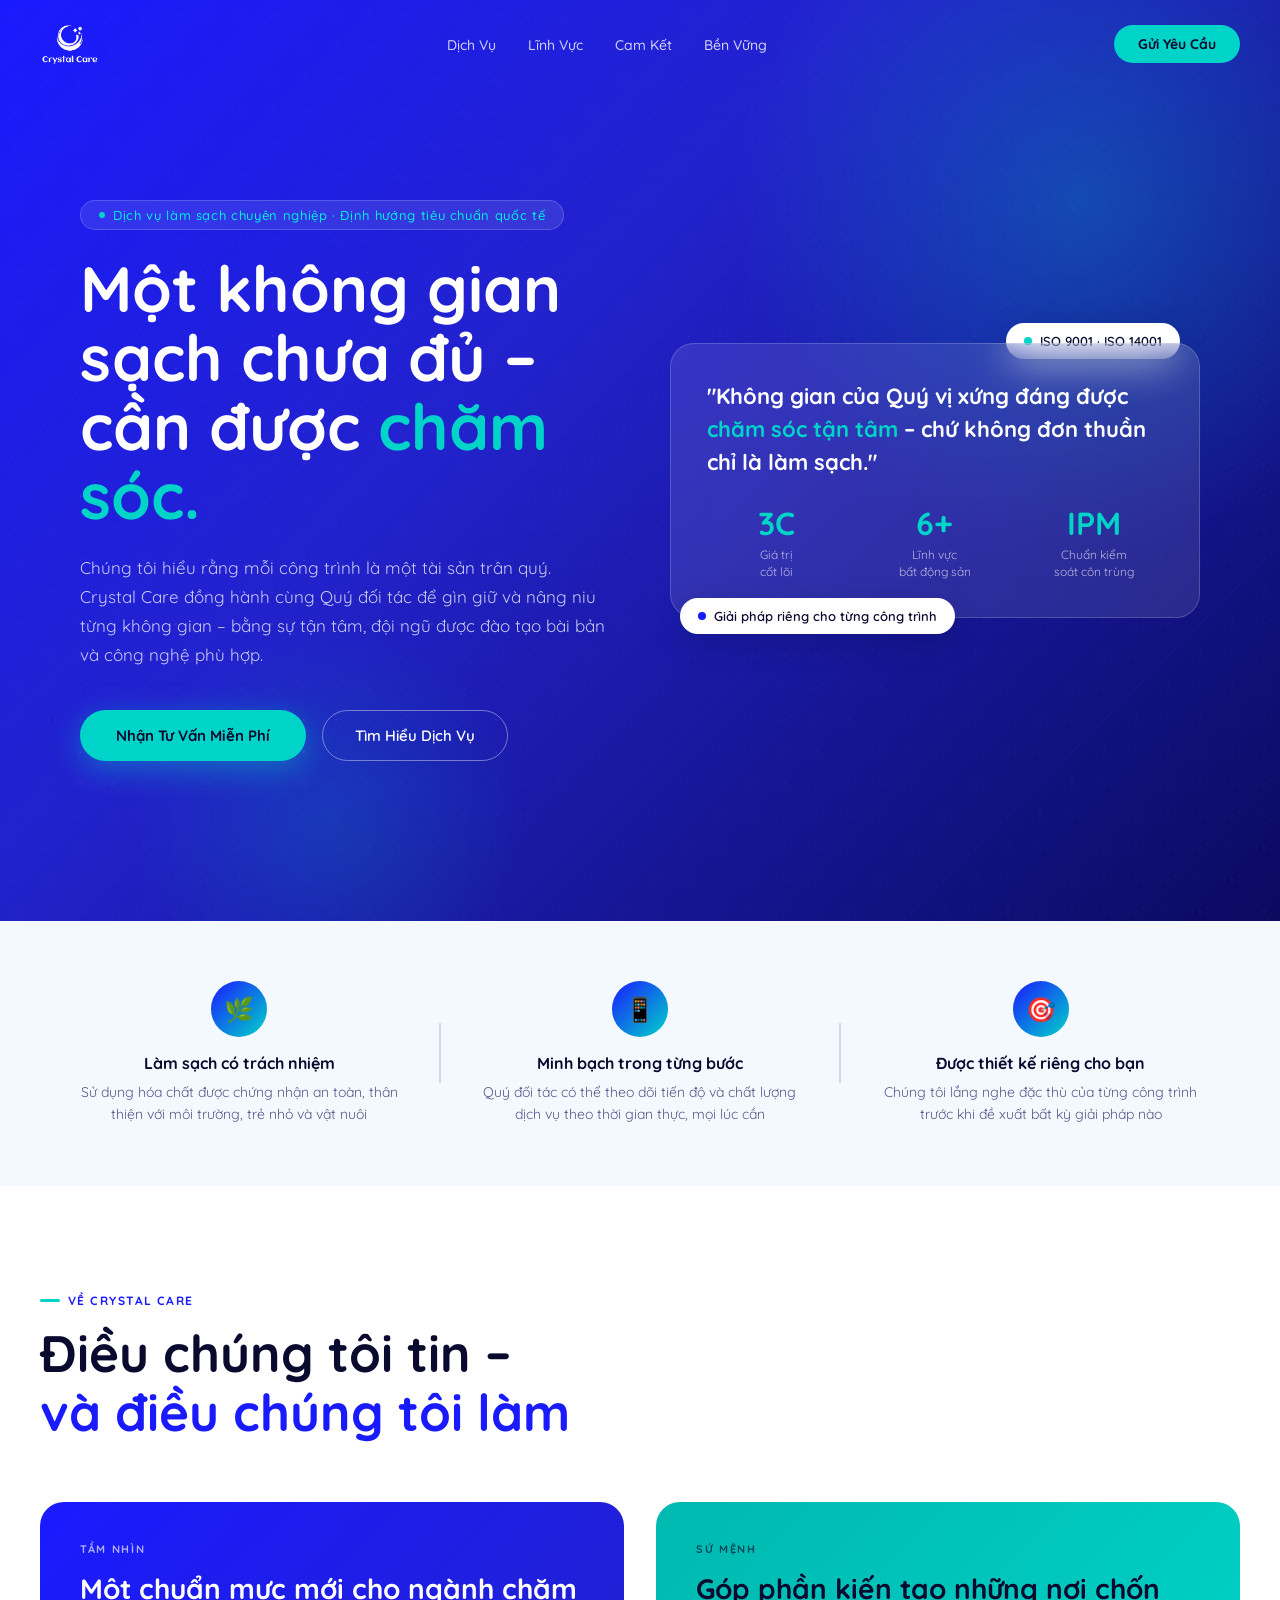
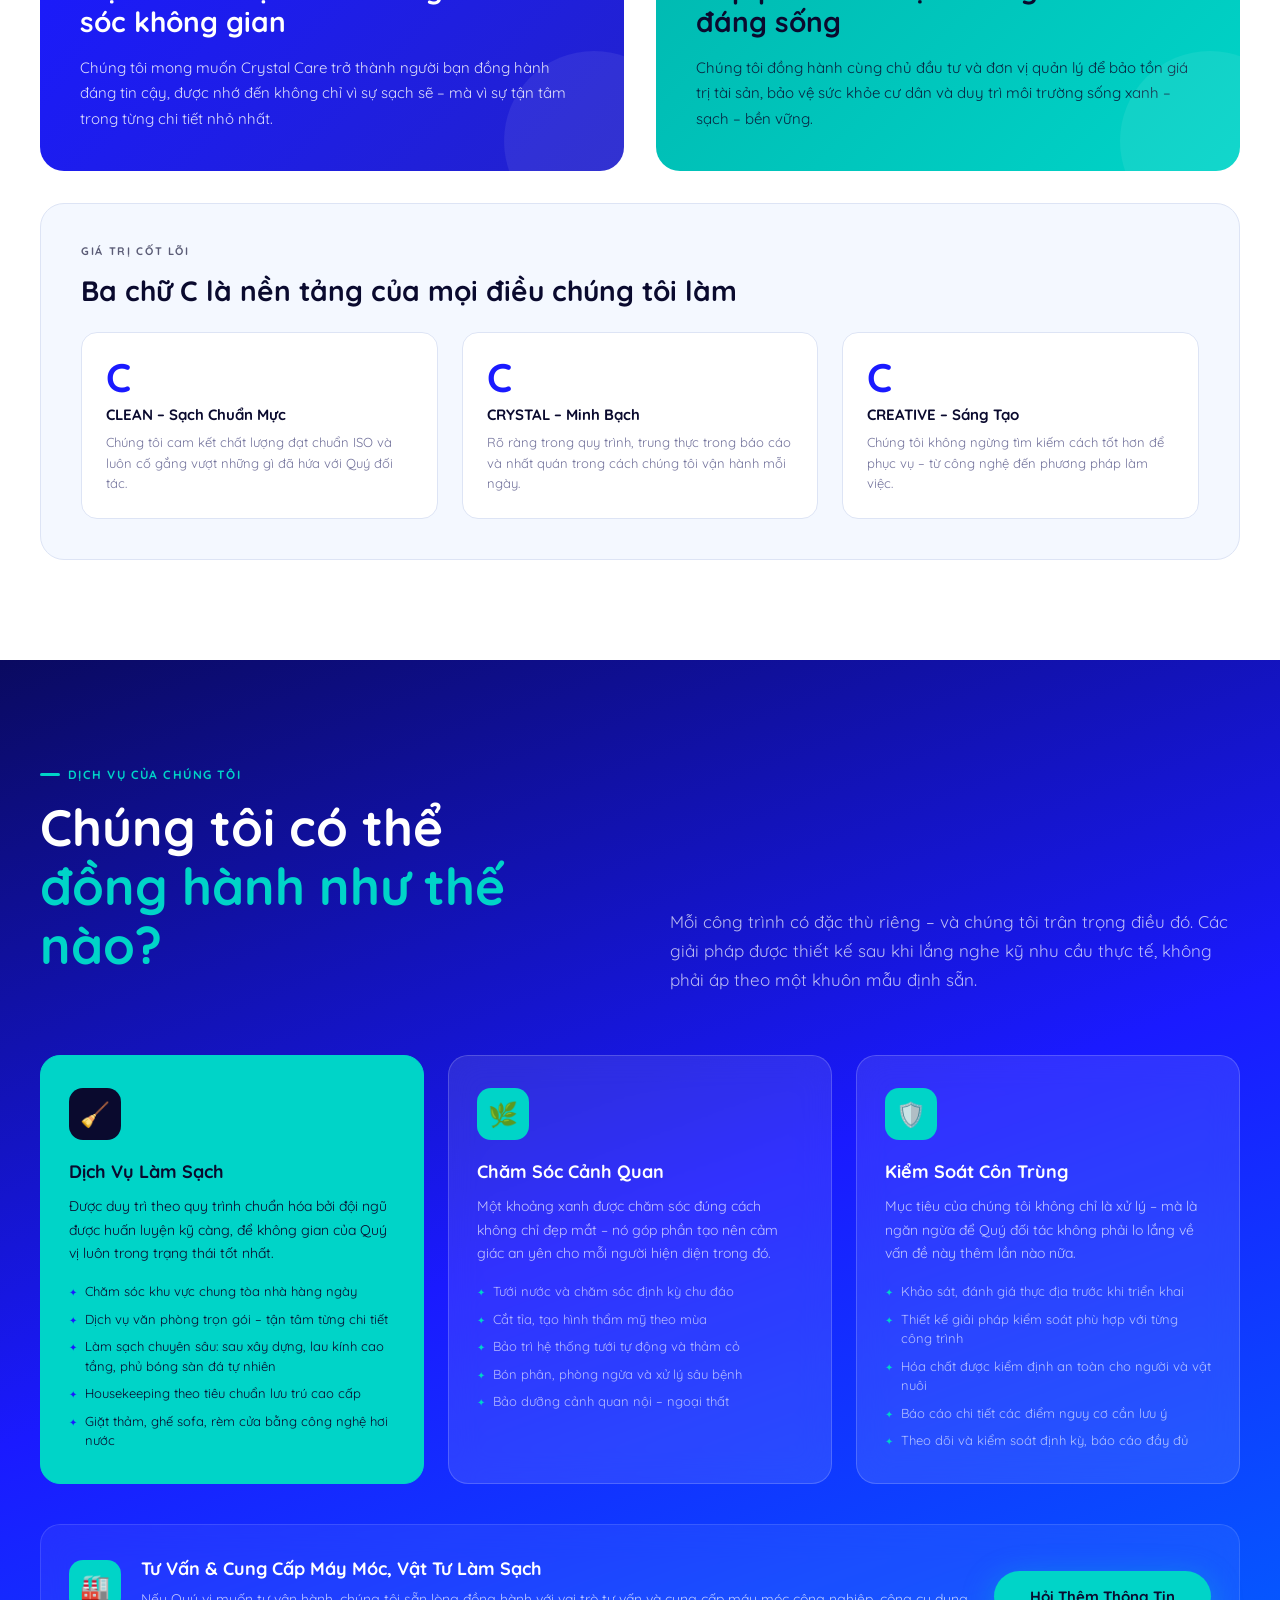
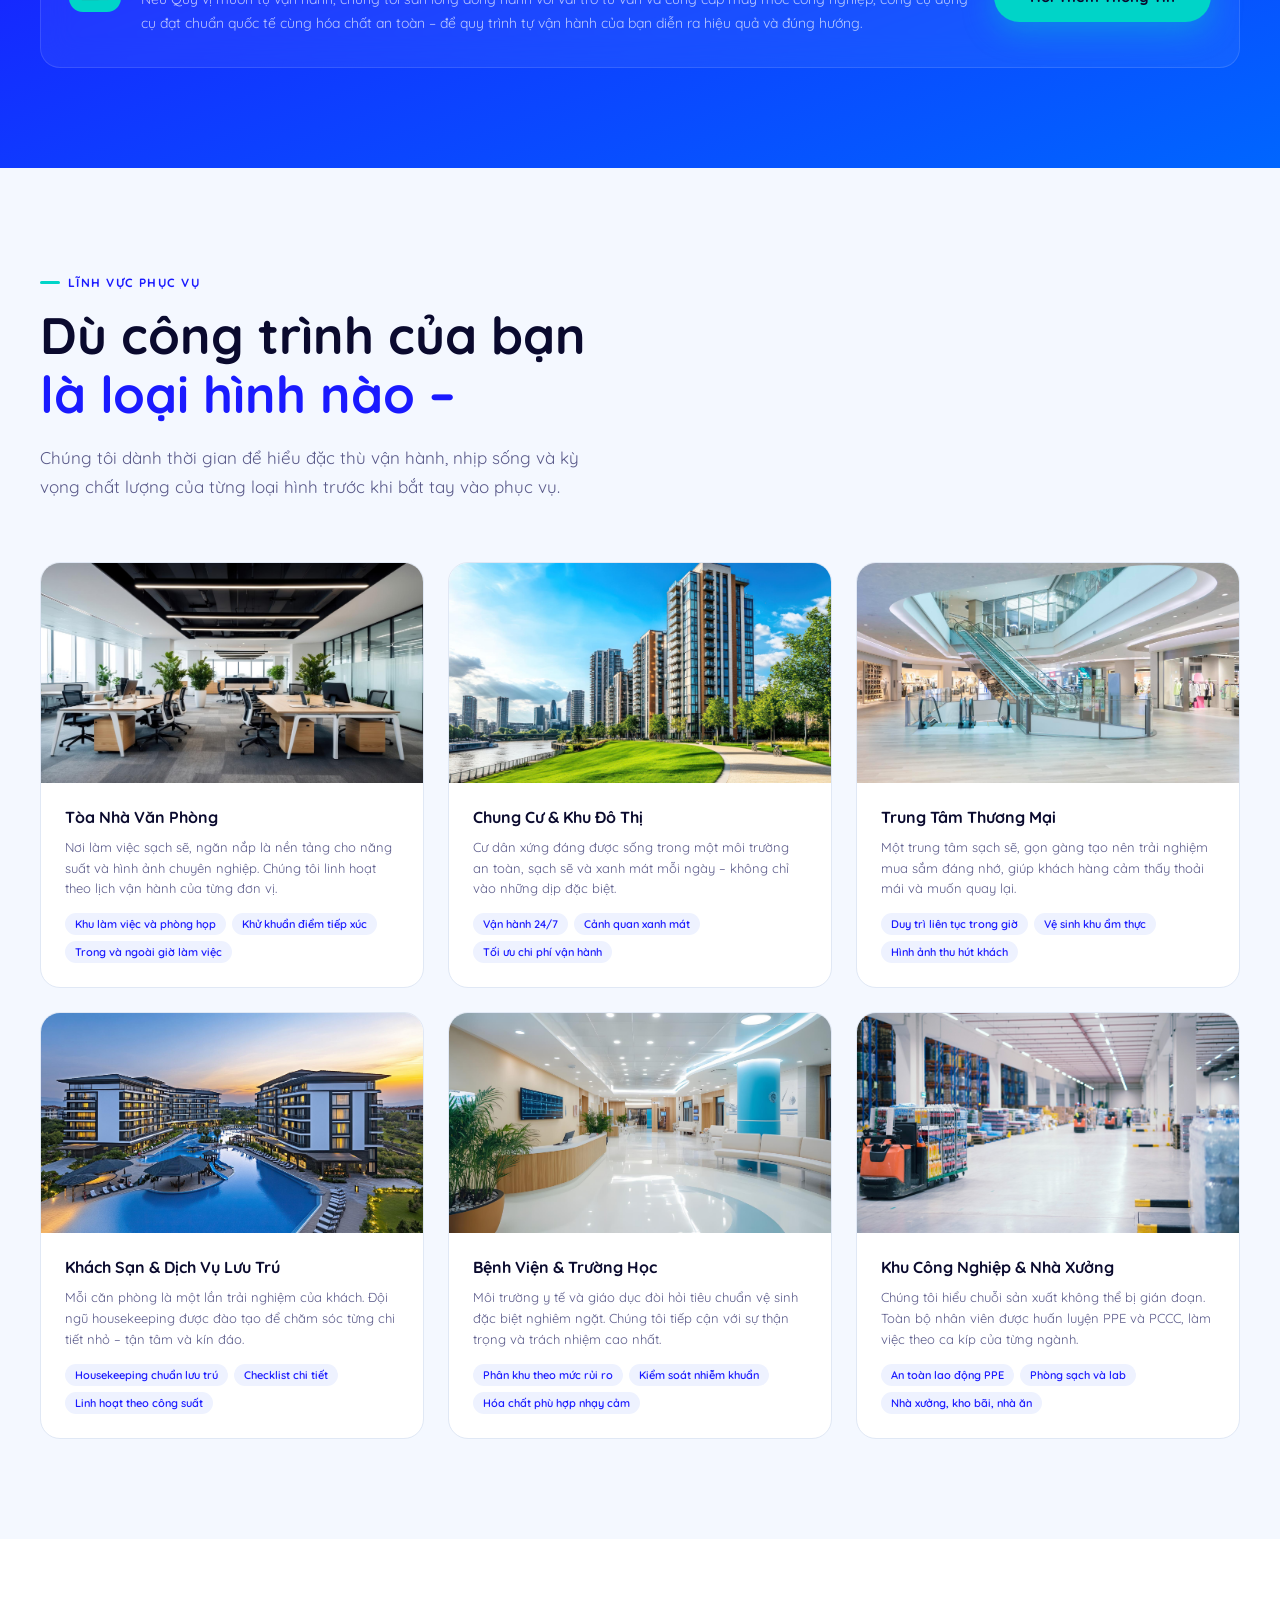
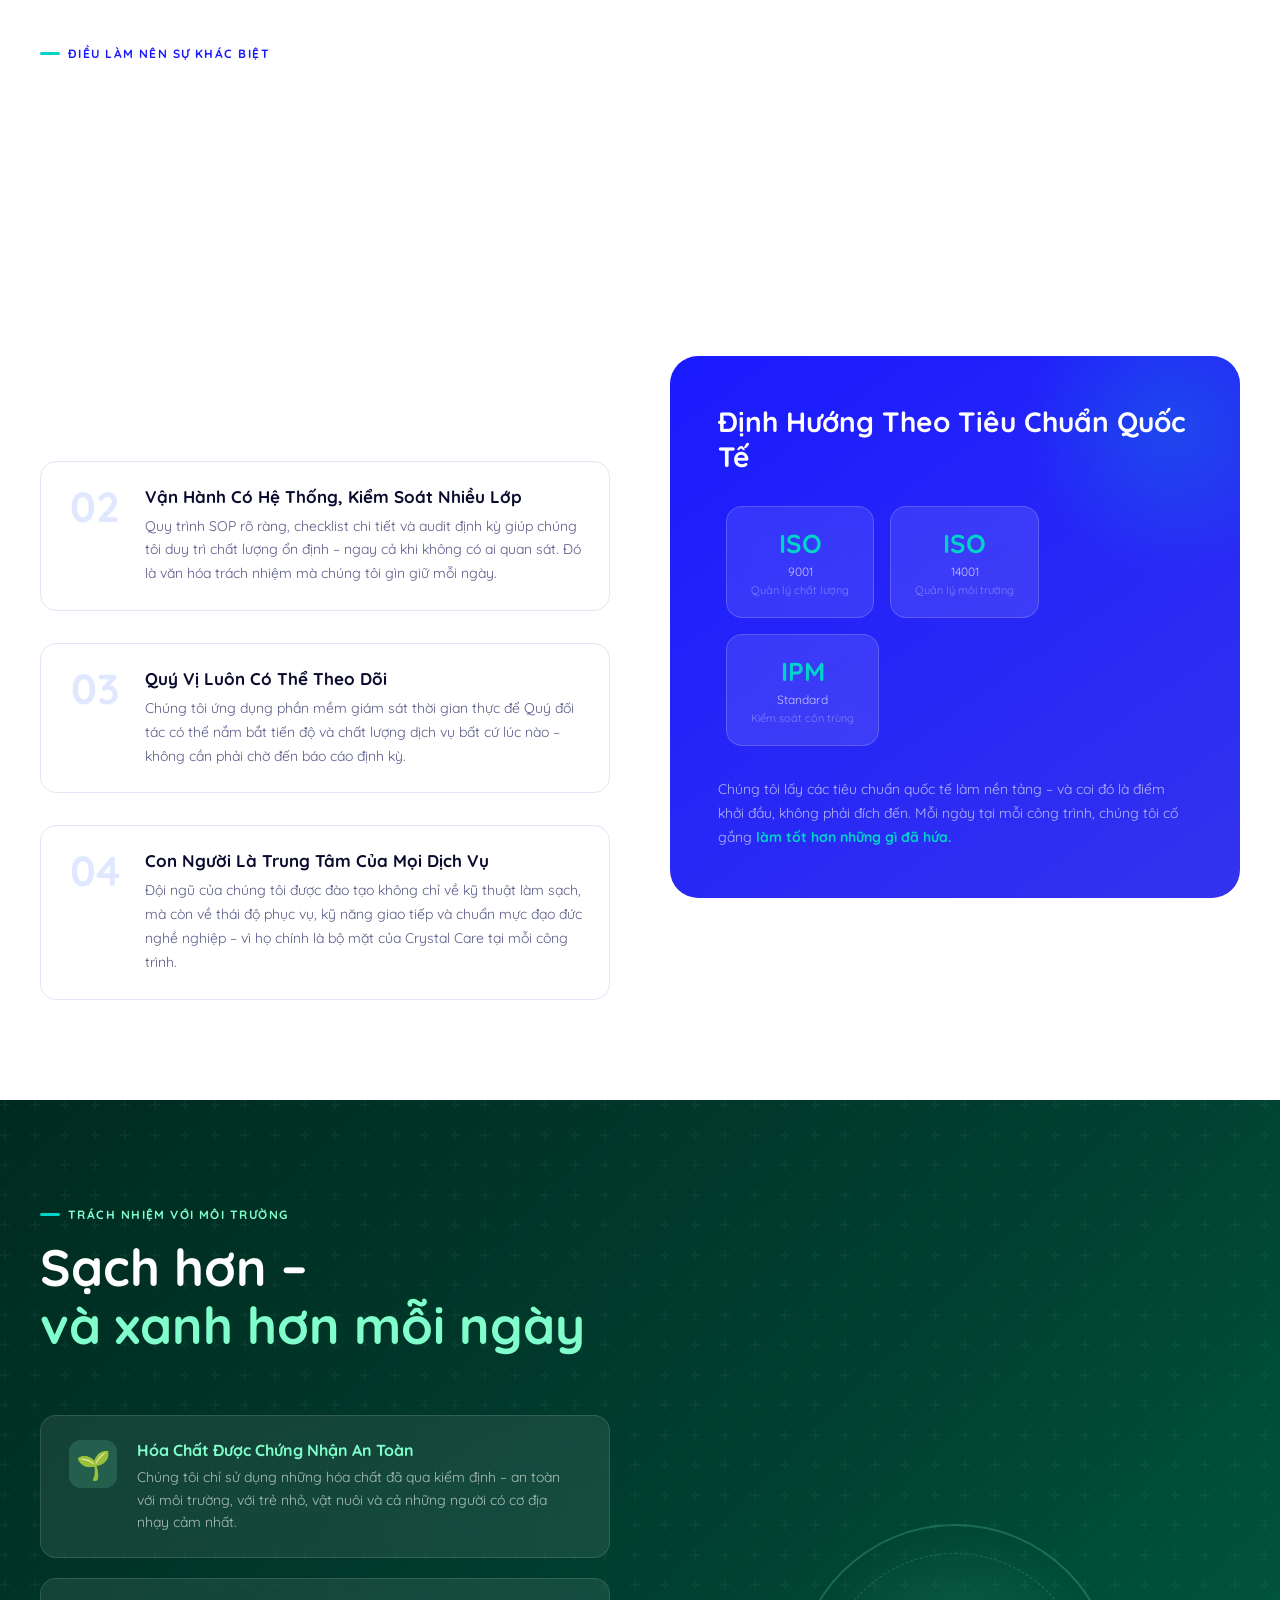
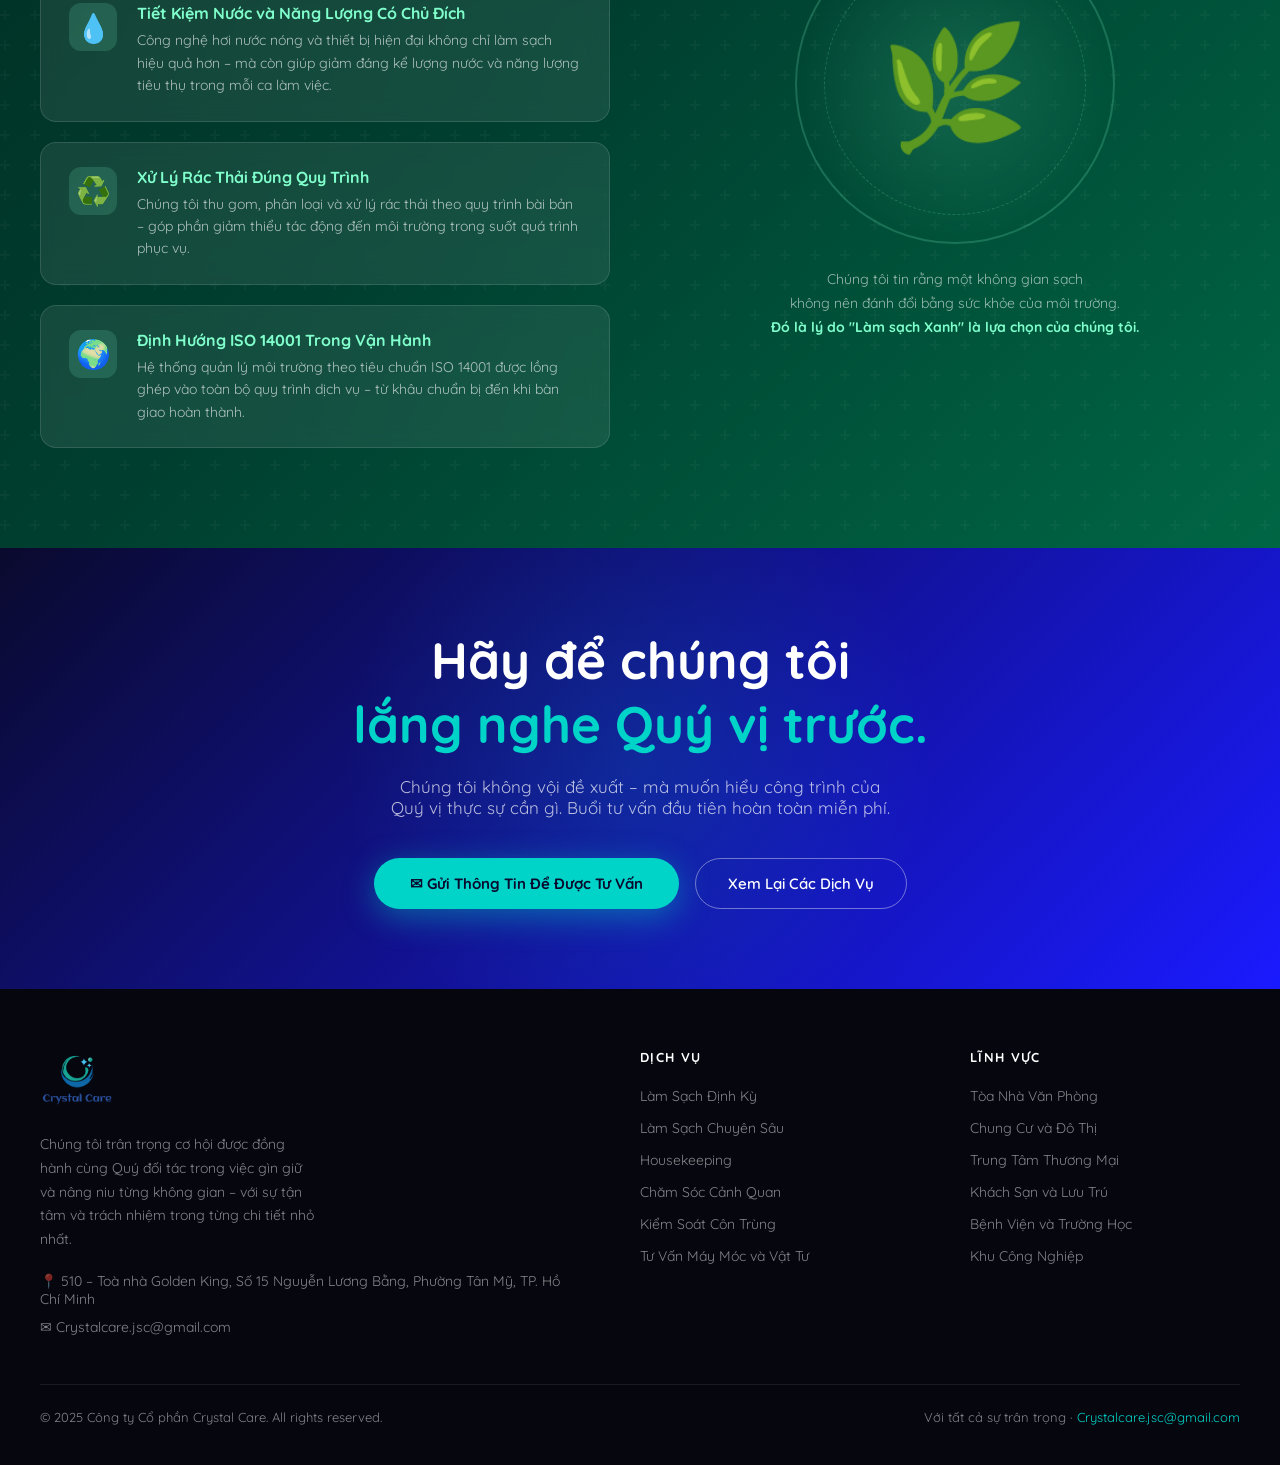
==== crystal-care-landing (1).html @ d76f8177 "first commit" ====
<!DOCTYPE html>
<html lang="vi">

<head>
  <meta charset="UTF-8">
  <meta name="viewport" content="width=device-width, initial-scale=1.0">
  <title>Crystal Care – Chăm Sóc Không Gian, Trân Trọng Từng Chi Tiết</title>
  <link href="https://fonts.googleapis.com/css2?family=Quicksand:wght@300;400;500;600;700&display=swap"
    rel="stylesheet">
  <link rel="stylesheet" href="css/style.css">
</head>

<body>

  <!-- NAV -->
  <nav id="navbar">
    <a href="#" class="nav-logo">
      <img src="images/logo-white.png" alt="Crystal Care Logo" class="logo-w" style="height: 48px; width: auto;">
      <img src="images/logo-color.png" alt="Crystal Care Logo" class="logo-c" style="height: 48px; width: auto;">
    </a>
    <ul class="nav-links">
      <li><a href="#services">Dịch Vụ</a></li>
      <li><a href="#segments">Lĩnh Vực</a></li>
      <li><a href="#diff">Cam Kết</a></li>
      <li><a href="#green">Bền Vững</a></li>
    </ul>
    <a href="mailto:Crystalcare.jsc@gmail.com" class="nav-cta">Gửi Yêu Cầu</a>
  </nav>

  <!-- HERO -->
  <section class="hero">
    <div class="hero-dots"></div>
    <div class="hero-inner">
      <div>
        <div class="hero-badge">
          <span></span>
          Dịch vụ làm sạch chuyên nghiệp · Định hướng tiêu chuẩn quốc tế
        </div>
        <h1>Một không gian<br>sạch chưa đủ –<br>cần được <em>chăm sóc.</em></h1>
        <p class="hero-sub">Chúng tôi hiểu rằng mỗi công trình là một tài sản trân quý. Crystal Care đồng hành cùng Quý
          đối tác để gìn giữ và nâng niu từng không gian – bằng sự tận tâm, đội ngũ được đào tạo bài bản và công nghệ
          phù hợp.</p>
        <div class="hero-cta">
          <a href="mailto:Crystalcare.jsc@gmail.com" class="btn-primary">Nhận Tư Vấn Miễn Phí</a>
          <a href="#services" class="btn-outline">Tìm Hiểu Dịch Vụ</a>
        </div>
      </div>
      <div class="hero-visual">
        <div class="floating-chip chip-1">
          <div class="dot" style="background:#00d4c8"></div>
          ISO 9001 · ISO 14001
        </div>
        <div class="hero-card-main">
          <p class="big-quote">"Không gian của Quý vị xứng đáng được <span>chăm sóc tận tâm</span> – chứ không đơn thuần
            chỉ là làm sạch."</p>
          <div class="stats-row">
            <div class="stat-item">
              <div class="stat-num">3C</div>
              <div class="stat-label">Giá trị<br>cốt lõi</div>
            </div>
            <div class="stat-item">
              <div class="stat-num">6+</div>
              <div class="stat-label">Lĩnh vực<br>bất động sản</div>
            </div>
            <div class="stat-item">
              <div class="stat-num">IPM</div>
              <div class="stat-label">Chuẩn kiểm<br>soát côn trùng</div>
            </div>
          </div>
        </div>
        <div class="floating-chip chip-2">
          <div class="dot" style="background:#1a1aff"></div>
          Giải pháp riêng cho từng công trình
        </div>
      </div>
    </div>
  </section>

  <!-- INTRO STRIP -->
  <div class="intro-strip">
    <div class="intro-inner">
      <div class="intro-item reveal">
        <div class="icon-circle">🌿</div>
        <h3>Làm sạch có trách nhiệm</h3>
        <p>Sử dụng hóa chất được chứng nhận an toàn, thân thiện với môi trường, trẻ nhỏ và vật nuôi</p>
      </div>
      <div class="intro-sep"></div>
      <div class="intro-item reveal" style="transition-delay:0.1s">
        <div class="icon-circle">📱</div>
        <h3>Minh bạch trong từng bước</h3>
        <p>Quý đối tác có thể theo dõi tiến độ và chất lượng dịch vụ theo thời gian thực, mọi lúc cần</p>
      </div>
      <div class="intro-sep"></div>
      <div class="intro-item reveal" style="transition-delay:0.2s">
        <div class="icon-circle">🎯</div>
        <h3>Được thiết kế riêng cho bạn</h3>
        <p>Chúng tôi lắng nghe đặc thù của từng công trình trước khi đề xuất bất kỳ giải pháp nào</p>
      </div>
    </div>
  </div>

  <!-- VISION / MISSION / VALUES -->
  <section class="vmv">
    <div class="container">
      <div class="section-tag">Về Crystal Care</div>
      <h2 class="section-title">Điều chúng tôi tin –<br><span>và điều chúng tôi làm</span></h2>
      <div class="vmv-grid reveal">
        <div class="vmv-card blue">
          <div class="vmv-card-tag">Tầm Nhìn</div>
          <h3>Một chuẩn mực mới cho ngành chăm sóc không gian</h3>
          <p>Chúng tôi mong muốn Crystal Care trở thành người bạn đồng hành đáng tin cậy, được nhớ đến không chỉ vì sự
            sạch sẽ – mà vì sự tận tâm trong từng chi tiết nhỏ nhất.</p>
          <div class="deco"></div>
        </div>
        <div class="vmv-card teal">
          <div class="vmv-card-tag">Sứ Mệnh</div>
          <h3>Góp phần kiến tạo những nơi chốn đáng sống</h3>
          <p>Chúng tôi đồng hành cùng chủ đầu tư và đơn vị quản lý để bảo tồn giá trị tài sản, bảo vệ sức khỏe cư dân và
            duy trì môi trường sống xanh – sạch – bền vững.</p>
          <div class="deco"></div>
        </div>
        <div class="vmv-card light">
          <div class="vmv-card-tag">Giá Trị Cốt Lõi</div>
          <h3>Ba chữ C là nền tảng của mọi điều chúng tôi làm</h3>
          <div class="values-row">
            <div class="value-item">
              <div class="val-letter">C</div>
              <h4>CLEAN – Sạch Chuẩn Mực</h4>
              <p>Chúng tôi cam kết chất lượng đạt chuẩn ISO và luôn cố gắng vượt những gì đã hứa với Quý đối tác.</p>
            </div>
            <div class="value-item">
              <div class="val-letter">C</div>
              <h4>CRYSTAL – Minh Bạch</h4>
              <p>Rõ ràng trong quy trình, trung thực trong báo cáo và nhất quán trong cách chúng tôi vận hành mỗi ngày.
              </p>
            </div>
            <div class="value-item">
              <div class="val-letter">C</div>
              <h4>CREATIVE – Sáng Tạo</h4>
              <p>Chúng tôi không ngừng tìm kiếm cách tốt hơn để phục vụ – từ công nghệ đến phương pháp làm việc.</p>
            </div>
          </div>
        </div>
      </div>
    </div>
  </section>

  <!-- SERVICES -->
  <section class="services" id="services">
    <div class="container">
      <div class="services-header">
        <div>
          <div class="section-tag">Dịch Vụ Của Chúng Tôi</div>
          <h2 class="section-title">Chúng tôi có thể<br><span>đồng hành như thế nào?</span></h2>
        </div>
        <p class="section-sub">Mỗi công trình có đặc thù riêng – và chúng tôi trân trọng điều đó. Các giải pháp được
          thiết kế sau khi lắng nghe kỹ nhu cầu thực tế, không phải áp theo một khuôn mẫu định sẵn.</p>
      </div>
      <div class="services-grid reveal">
        <div class="svc-card featured">
          <div class="svc-icon">🧹</div>
          <h3>Dịch Vụ Làm Sạch</h3>
          <p>Được duy trì theo quy trình chuẩn hóa bởi đội ngũ được huấn luyện kỹ càng, để không gian của Quý vị luôn
            trong trạng thái tốt nhất.</p>
          <ul>
            <li>Chăm sóc khu vực chung tòa nhà hàng ngày</li>
            <li>Dịch vụ văn phòng trọn gói – tận tâm từng chi tiết</li>
            <li>Làm sạch chuyên sâu: sau xây dựng, lau kính cao tầng, phủ bóng sàn đá tự nhiên</li>
            <li>Housekeeping theo tiêu chuẩn lưu trú cao cấp</li>
            <li>Giặt thảm, ghế sofa, rèm cửa bằng công nghệ hơi nước</li>
          </ul>
        </div>
        <div class="svc-card">
          <div class="svc-icon">🌿</div>
          <h3>Chăm Sóc Cảnh Quan</h3>
          <p>Một khoảng xanh được chăm sóc đúng cách không chỉ đẹp mắt – nó góp phần tạo nên cảm giác an yên cho mỗi
            người hiện diện trong đó.</p>
          <ul>
            <li>Tưới nước và chăm sóc định kỳ chu đáo</li>
            <li>Cắt tỉa, tạo hình thẩm mỹ theo mùa</li>
            <li>Bảo trì hệ thống tưới tự động và thảm cỏ</li>
            <li>Bón phân, phòng ngừa và xử lý sâu bệnh</li>
            <li>Bảo dưỡng cảnh quan nội – ngoại thất</li>
          </ul>
        </div>
        <div class="svc-card">
          <div class="svc-icon">🛡️</div>
          <h3>Kiểm Soát Côn Trùng</h3>
          <p>Mục tiêu của chúng tôi không chỉ là xử lý – mà là ngăn ngừa để Quý đối tác không phải lo lắng về vấn đề này
            thêm lần nào nữa.</p>
          <ul>
            <li>Khảo sát, đánh giá thực địa trước khi triển khai</li>
            <li>Thiết kế giải pháp kiểm soát phù hợp với từng công trình</li>
            <li>Hóa chất được kiểm định an toàn cho người và vật nuôi</li>
            <li>Báo cáo chi tiết các điểm nguy cơ cần lưu ý</li>
            <li>Theo dõi và kiểm soát định kỳ, báo cáo đầy đủ</li>
          </ul>
        </div>
      </div>
      <div class="svc-card reveal"
        style="background:rgba(255,255,255,0.06);border:1px solid rgba(255,255,255,0.12);border-radius:20px;padding:32px 28px;backdrop-filter:blur(16px)">
        <div style="display:flex;align-items:center;gap:20px;flex-wrap:wrap;">
          <div class="svc-icon" style="flex-shrink:0">🏭</div>
          <div style="flex:1">
            <h3 style="color:white;font-size:18px;font-weight:700;margin-bottom:8px">Tư Vấn & Cung Cấp Máy Móc, Vật Tư
              Làm Sạch</h3>
            <p style="color:rgba(255,255,255,0.7);font-size:14px;line-height:1.7">Nếu Quý vị muốn tự vận hành, chúng tôi
              sẵn lòng đồng hành với vai trò tư vấn và cung cấp máy móc công nghiệp, công cụ dụng cụ đạt chuẩn quốc tế
              cùng hóa chất an toàn – để quy trình tự vận hành của bạn diễn ra hiệu quả và đúng hướng.</p>
          </div>
          <a href="mailto:Crystalcare.jsc@gmail.com" class="btn-primary" style="flex-shrink:0">Hỏi Thêm Thông Tin</a>
        </div>
      </div>
    </div>
  </section>

  <!-- SEGMENTS -->
  <section class="segments" id="segments">
    <div class="container">
      <div class="section-tag">Lĩnh Vực Phục Vụ</div>
      <h2 class="section-title reveal">Dù công trình của bạn<br><span>là loại hình nào –</span></h2>
      <p class="section-sub reveal">Chúng tôi dành thời gian để hiểu đặc thù vận hành, nhịp sống và kỳ vọng chất lượng
        của từng loại hình trước khi bắt tay vào phục vụ.</p>
      <div class="seg-grid">
        <div class="seg-card reveal" style="transition-delay:0s">
          <div class="seg-thumb">
          <img src="images/29639.jpg" alt="Tòa Nhà Văn Phòng" style="width: 100%; height: 100%; object-fit: cover; display: block;">
        </div>
          <div class="seg-body">
            <h3>Tòa Nhà Văn Phòng</h3>
            <p>Nơi làm việc sạch sẽ, ngăn nắp là nền tảng cho năng suất và hình ảnh chuyên nghiệp. Chúng tôi linh hoạt
              theo lịch vận hành của từng đơn vị.</p>
            <div class="seg-tags">
              <span class="seg-tag">Khu làm việc và phòng họp</span>
              <span class="seg-tag">Khử khuẩn điểm tiếp xúc</span>
              <span class="seg-tag">Trong và ngoài giờ làm việc</span>
            </div>
          </div>
        </div>
        <div class="seg-card reveal" style="transition-delay:0.05s">
          <div class="seg-thumb">
          <img src="images/4767.jpg" alt="Chung Cư & Khu Đô Thị" style="width: 100%; height: 100%; object-fit: cover; display: block;">
        </div>
          <div class="seg-body">
            <h3>Chung Cư & Khu Đô Thị</h3>
            <p>Cư dân xứng đáng được sống trong một môi trường an toàn, sạch sẽ và xanh mát mỗi ngày – không chỉ vào
              những dịp đặc biệt.</p>
            <div class="seg-tags">
              <span class="seg-tag">Vận hành 24/7</span>
              <span class="seg-tag">Cảnh quan xanh mát</span>
              <span class="seg-tag">Tối ưu chi phí vận hành</span>
            </div>
          </div>
        </div>
        <div class="seg-card reveal" style="transition-delay:0.1s">
          <div class="seg-thumb">
          <img src="images/11553.jpg" alt="Trung Tâm Thương Mại" style="width: 100%; height: 100%; object-fit: cover; display: block;">
        </div>
          <div class="seg-body">
            <h3>Trung Tâm Thương Mại</h3>
            <p>Một trung tâm sạch sẽ, gọn gàng tạo nên trải nghiệm mua sắm đáng nhớ, giúp khách hàng cảm thấy thoải mái
              và muốn quay lại.</p>
            <div class="seg-tags">
              <span class="seg-tag">Duy trì liên tục trong giờ</span>
              <span class="seg-tag">Vệ sinh khu ẩm thực</span>
              <span class="seg-tag">Hình ảnh thu hút khách</span>
            </div>
          </div>
        </div>
        <div class="seg-card reveal" style="transition-delay:0.15s">
          <div class="seg-thumb">
          <img src="images/19260.jpg" alt="Khách Sạn & Dịch Vụ Lưu Trú" style="width: 100%; height: 100%; object-fit: cover; display: block;">
        </div>
          <div class="seg-body">
            <h3>Khách Sạn & Dịch Vụ Lưu Trú</h3>
            <p>Mỗi căn phòng là một lần trải nghiệm của khách. Đội ngũ housekeeping được đào tạo để chăm sóc từng chi
              tiết nhỏ – tận tâm và kín đáo.</p>
            <div class="seg-tags">
              <span class="seg-tag">Housekeeping chuẩn lưu trú</span>
              <span class="seg-tag">Checklist chi tiết</span>
              <span class="seg-tag">Linh hoạt theo công suất</span>
            </div>
          </div>
        </div>
        <div class="seg-card reveal" style="transition-delay:0.2s">
          <div class="seg-thumb">
          <img src="images/3017.jpg" alt="Bệnh Viện & Trường Học" style="width: 100%; height: 100%; object-fit: cover; display: block;">
        </div>
          <div class="seg-body">
            <h3>Bệnh Viện & Trường Học</h3>
            <p>Môi trường y tế và giáo dục đòi hỏi tiêu chuẩn vệ sinh đặc biệt nghiêm ngặt. Chúng tôi tiếp cận với sự
              thận trọng và trách nhiệm cao nhất.</p>
            <div class="seg-tags">
              <span class="seg-tag">Phân khu theo mức rủi ro</span>
              <span class="seg-tag">Kiểm soát nhiễm khuẩn</span>
              <span class="seg-tag">Hóa chất phù hợp nhạy cảm</span>
            </div>
          </div>
        </div>
        <div class="seg-card reveal" style="transition-delay:0.25s">
          <div class="seg-thumb">
          <img src="images/1498.jpg" alt="Khu Công Nghiệp & Nhà Xưởng" style="width: 100%; height: 100%; object-fit: cover; display: block;">
        </div>
          <div class="seg-body">
            <h3>Khu Công Nghiệp & Nhà Xưởng</h3>
            <p>Chúng tôi hiểu chuỗi sản xuất không thể bị gián đoạn. Toàn bộ nhân viên được huấn luyện PPE và PCCC, làm
              việc theo ca kíp của từng ngành.</p>
            <div class="seg-tags">
              <span class="seg-tag">An toàn lao động PPE</span>
              <span class="seg-tag">Phòng sạch và lab</span>
              <span class="seg-tag">Nhà xưởng, kho bãi, nhà ăn</span>
            </div>
          </div>
        </div>
      </div>
    </div>
  </section>

  <!-- DIFFERENTIATORS -->
  <section class="diff" id="diff">
    <div class="container">
      <div class="section-tag">Điều Làm Nên Sự Khác Biệt</div>
      <h2 class="section-title reveal">Những điều chúng tôi<br><span>trân trọng khi phục vụ Quý vị</span></h2>
      <div class="diff-grid">
        <div class="diff-list">
          <div class="diff-item reveal">
            <div class="diff-num">01</div>
            <div>
              <h4>Lắng Nghe Trước Khi Đề Xuất</h4>
              <p>Chúng tôi không có một giải pháp chung cho tất cả. Mỗi công trình là một câu chuyện riêng – và chúng
                tôi dành thời gian để thực sự hiểu đặc thù vận hành, nhu cầu và kỳ vọng của Quý đối tác trước khi đặt
                bút.</p>
            </div>
          </div>
          <div class="diff-item reveal" style="transition-delay:0.1s">
            <div class="diff-num">02</div>
            <div>
              <h4>Vận Hành Có Hệ Thống, Kiểm Soát Nhiều Lớp</h4>
              <p>Quy trình SOP rõ ràng, checklist chi tiết và audit định kỳ giúp chúng tôi duy trì chất lượng ổn định –
                ngay cả khi không có ai quan sát. Đó là văn hóa trách nhiệm mà chúng tôi gìn giữ mỗi ngày.</p>
            </div>
          </div>
          <div class="diff-item reveal" style="transition-delay:0.2s">
            <div class="diff-num">03</div>
            <div>
              <h4>Quý Vị Luôn Có Thể Theo Dõi</h4>
              <p>Chúng tôi ứng dụng phần mềm giám sát thời gian thực để Quý đối tác có thể nắm bắt tiến độ và chất lượng
                dịch vụ bất cứ lúc nào – không cần phải chờ đến báo cáo định kỳ.</p>
            </div>
          </div>
          <div class="diff-item reveal" style="transition-delay:0.3s">
            <div class="diff-num">04</div>
            <div>
              <h4>Con Người Là Trung Tâm Của Mọi Dịch Vụ</h4>
              <p>Đội ngũ của chúng tôi được đào tạo không chỉ về kỹ thuật làm sạch, mà còn về thái độ phục vụ, kỹ năng
                giao tiếp và chuẩn mực đạo đức nghề nghiệp – vì họ chính là bộ mặt của Crystal Care tại mỗi công trình.
              </p>
            </div>
          </div>
        </div>
        <div class="diff-visual reveal" style="transition-delay:0.2s">
          <div class="diff-big-card">
            <h3>Định Hướng Theo Tiêu Chuẩn Quốc Tế</h3>
            <div class="iso-row">
              <div class="iso-badge">
                <div class="iso-num">ISO</div>
                <span>9001</span>
                <span style="font-size:11px;color:rgba(255,255,255,0.5);margin-top:4px">Quản lý chất lượng</span>
              </div>
              <div class="iso-badge">
                <div class="iso-num">ISO</div>
                <span>14001</span>
                <span style="font-size:11px;color:rgba(255,255,255,0.5);margin-top:4px">Quản lý môi trường</span>
              </div>
              <div class="iso-badge">
                <div class="iso-num">IPM</div>
                <span>Standard</span>
                <span style="font-size:11px;color:rgba(255,255,255,0.5);margin-top:4px">Kiểm soát côn trùng</span>
              </div>
            </div>
            <p style="color:rgba(255,255,255,0.65);font-size:14px;margin-top:24px;line-height:1.7;position:relative">
              Chúng tôi lấy các tiêu chuẩn quốc tế làm nền tảng – và coi đó là điểm khởi đầu, không phải đích đến. Mỗi
              ngày tại mỗi công trình, chúng tôi cố gắng <strong style="color:var(--teal)">làm tốt hơn những gì đã
                hứa.</strong></p>
          </div>
        </div>
      </div>
    </div>
  </section>

  <!-- GREEN -->
  <section class="green-section" id="green">
    <div class="container" style="position:relative;z-index:2">
      <div class="section-tag">Trách Nhiệm Với Môi Trường</div>
      <h2 class="section-title reveal">Sạch hơn –<br><span>và xanh hơn mỗi ngày</span></h2>
      <div class="green-grid">
        <div class="green-cards">
          <div class="green-card reveal">
            <div class="g-icon">🌱</div>
            <div>
              <h4>Hóa Chất Được Chứng Nhận An Toàn</h4>
              <p>Chúng tôi chỉ sử dụng những hóa chất đã qua kiểm định – an toàn với môi trường, với trẻ nhỏ, vật nuôi
                và cả những người có cơ địa nhạy cảm nhất.</p>
            </div>
          </div>
          <div class="green-card reveal" style="transition-delay:0.1s">
            <div class="g-icon">💧</div>
            <div>
              <h4>Tiết Kiệm Nước và Năng Lượng Có Chủ Đích</h4>
              <p>Công nghệ hơi nước nóng và thiết bị hiện đại không chỉ làm sạch hiệu quả hơn – mà còn giúp giảm đáng kể
                lượng nước và năng lượng tiêu thụ trong mỗi ca làm việc.</p>
            </div>
          </div>
          <div class="green-card reveal" style="transition-delay:0.2s">
            <div class="g-icon">♻️</div>
            <div>
              <h4>Xử Lý Rác Thải Đúng Quy Trình</h4>
              <p>Chúng tôi thu gom, phân loại và xử lý rác thải theo quy trình bài bản – góp phần giảm thiểu tác động
                đến môi trường trong suốt quá trình phục vụ.</p>
            </div>
          </div>
          <div class="green-card reveal" style="transition-delay:0.3s">
            <div class="g-icon">🌍</div>
            <div>
              <h4>Định Hướng ISO 14001 Trong Vận Hành</h4>
              <p>Hệ thống quản lý môi trường theo tiêu chuẩn ISO 14001 được lồng ghép vào toàn bộ quy trình dịch vụ – từ
                khâu chuẩn bị đến khi bàn giao hoàn thành.</p>
            </div>
          </div>
        </div>
        <div class="green-visual reveal" style="transition-delay:0.2s">
          <div class="leaf-circle">🌿</div>
          <p style="color:rgba(255,255,255,0.6);font-size:14px;margin-top:24px;text-align:center;line-height:1.7">Chúng
            tôi tin rằng một không gian sạch<br>không nên đánh đổi bằng sức khỏe của môi trường.<br><strong
              style="color:#80ffcc">Đó là lý do "Làm sạch Xanh" là lựa chọn của chúng tôi.</strong></p>
        </div>
      </div>
    </div>
  </section>

  <!-- CTA -->
  <div class="cta-banner">
    <h2>Hãy để chúng tôi<br><span>lắng nghe Quý vị trước.</span></h2>
    <p>Chúng tôi không vội đề xuất – mà muốn hiểu công trình của Quý vị thực sự cần gì. Buổi tư vấn đầu tiên hoàn toàn
      miễn phí.</p>
    <div class="cta-buttons">
      <a href="mailto:Crystalcare.jsc@gmail.com" class="btn-primary">✉ Gửi Thông Tin Để Được Tư Vấn</a>
      <a href="#services" class="btn-outline">Xem Lại Các Dịch Vụ</a>
    </div>
  </div>

  <!-- FOOTER -->
  <footer>
    <div class="footer-inner">
      <div class="footer-brand">
        <img src="images/logo-color.png" alt="Crystal Care Logo"
          style="height: 60px; width: auto; margin-bottom: 20px;">
        <p>Chúng tôi trân trọng cơ hội được đồng hành cùng Quý đối tác trong việc gìn giữ và nâng niu từng không gian –
          với sự tận tâm và trách nhiệm trong từng chi tiết nhỏ nhất.</p>
        <div class="footer-contact">
          <a href="#">📍 510 – Toà nhà Golden King, Số 15 Nguyễn Lương Bằng, Phường Tân Mỹ, TP. Hồ Chí Minh</a>
          <a href="mailto:Crystalcare.jsc@gmail.com">✉ Crystalcare.jsc@gmail.com</a>
        </div>
      </div>
      <div class="footer-links">
        <h4>Dịch Vụ</h4>
        <ul>
          <li><a href="#">Làm Sạch Định Kỳ</a></li>
          <li><a href="#">Làm Sạch Chuyên Sâu</a></li>
          <li><a href="#">Housekeeping</a></li>
          <li><a href="#">Chăm Sóc Cảnh Quan</a></li>
          <li><a href="#">Kiểm Soát Côn Trùng</a></li>
          <li><a href="#">Tư Vấn Máy Móc và Vật Tư</a></li>
        </ul>
      </div>
      <div class="footer-links">
        <h4>Lĩnh Vực</h4>
        <ul>
          <li><a href="#">Tòa Nhà Văn Phòng</a></li>
          <li><a href="#">Chung Cư và Đô Thị</a></li>
          <li><a href="#">Trung Tâm Thương Mại</a></li>
          <li><a href="#">Khách Sạn và Lưu Trú</a></li>
          <li><a href="#">Bệnh Viện và Trường Học</a></li>
          <li><a href="#">Khu Công Nghiệp</a></li>
        </ul>
      </div>
    </div>
    <div class="footer-bottom">
      <span>© 2025 Công ty Cổ phần Crystal Care. All rights reserved.</span>
      <span>Với tất cả sự trân trọng · <a href="mailto:Crystalcare.jsc@gmail.com">Crystalcare.jsc@gmail.com</a></span>
    </div>
  </footer>

  <script src="js/script.js"></script>
</body>

</html>
---- css/style.css ----
:root {
    --blue-deep: #1a1aff;
    --blue-royal: #3030d8;
    --blue-mid: #4040e8;
    --teal: #00d4c8;
    --teal-light: #00f0e0;
    --teal-soft: #20e8d8;
    --white: #ffffff;
    --off-white: #f4f8ff;
    --text-dark: #0a0a2e;
    --text-muted: #5a5a8a;
    --glass: rgba(255,255,255,0.10);
    --glass-border: rgba(255,255,255,0.18);
  }

  * { margin: 0; padding: 0; box-sizing: border-box; }

  html { scroll-behavior: smooth; }

  body {
    font-family: 'Quicksand', sans-serif;
    color: var(--text-dark);
    background: var(--white);
    overflow-x: hidden;
  }

  /* ── HERO ── */
  .hero {
    min-height: 100vh;
    background: linear-gradient(135deg, #1a1aff 0%, #2222cc 40%, #0a0a60 100%);
    position: relative;
    overflow: hidden;
    display: flex;
    align-items: center;
  }

  .hero::before {
    content: '';
    position: absolute;
    width: 700px; height: 700px;
    background: radial-gradient(circle, rgba(0,212,200,0.25) 0%, transparent 70%);
    top: -150px; right: -150px;
    border-radius: 50%;
    animation: pulse 6s ease-in-out infinite alternate;
  }

  .hero::after {
    content: '';
    position: absolute;
    width: 400px; height: 400px;
    background: radial-gradient(circle, rgba(0,212,200,0.15) 0%, transparent 70%);
    bottom: -100px; left: 10%;
    border-radius: 50%;
    animation: pulse 8s ease-in-out infinite alternate-reverse;
  }

  @keyframes pulse {
    from { transform: scale(1); opacity: 0.8; }
    to   { transform: scale(1.15); opacity: 1; }
  }

  .hero-dots {
    position: absolute;
    inset: 0;
    background-image: radial-gradient(rgba(255,255,255,0.08) 1px, transparent 1px);
    background-size: 32px 32px;
  }

  .hero-inner {
    max-width: 1200px;
    margin: 0 auto;
    padding: 100px 40px 60px;
    display: grid;
    grid-template-columns: 1fr 1fr;
    gap: 60px;
    align-items: center;
    position: relative;
    z-index: 2;
  }

  .hero-badge {
    display: inline-flex;
    align-items: center;
    gap: 8px;
    background: var(--glass);
    border: 1px solid var(--glass-border);
    border-radius: 100px;
    padding: 6px 18px;
    color: var(--teal-light);
    font-size: 13px;
    font-weight: 500;
    letter-spacing: 0.05em;
    margin-bottom: 24px;
    backdrop-filter: blur(10px);
    animation: fadeUp 0.6s ease both;
  }

  .hero-badge span { width: 6px; height: 6px; background: var(--teal); border-radius: 50%; display: inline-block; animation: blink 1.5s infinite; }

  @keyframes blink { 0%,100%{opacity:1} 50%{opacity:0.3} }

  .hero h1 {
    font-family: 'Quicksand', sans-serif;
    font-size: clamp(42px, 5vw, 72px);
    font-weight: 900;
    color: var(--white);
    line-height: 1.08;
    margin-bottom: 24px;
    animation: fadeUp 0.8s 0.1s ease both;
  }

  .hero h1 em {
    font-style: normal;
    color: var(--teal);
    position: relative;
  }

  .hero-sub {
    font-size: 17px;
    color: rgba(255,255,255,0.75);
    line-height: 1.7;
    margin-bottom: 40px;
    animation: fadeUp 0.8s 0.2s ease both;
  }

  .hero-cta {
    display: flex;
    gap: 16px;
    flex-wrap: wrap;
    animation: fadeUp 0.8s 0.3s ease both;
  }

  .btn-primary {
    background: var(--teal);
    color: var(--text-dark);
    font-weight: 700;
    font-size: 15px;
    padding: 16px 36px;
    border-radius: 100px;
    border: none;
    cursor: pointer;
    text-decoration: none;
    display: inline-block;
    transition: transform 0.2s, box-shadow 0.2s;
    box-shadow: 0 8px 32px rgba(0,212,200,0.4);
  }

  .btn-primary:hover {
    transform: translateY(-3px);
    box-shadow: 0 16px 48px rgba(0,212,200,0.55);
  }

  .btn-outline {
    background: transparent;
    color: var(--white);
    font-weight: 600;
    font-size: 15px;
    padding: 15px 32px;
    border-radius: 100px;
    border: 1.5px solid rgba(255,255,255,0.4);
    cursor: pointer;
    text-decoration: none;
    display: inline-block;
    transition: all 0.2s;
  }

  .btn-outline:hover { border-color: var(--teal); color: var(--teal); }

  /* Hero visual side */
  .hero-visual {
    position: relative;
    animation: fadeUp 1s 0.4s ease both;
  }

  .hero-card-main {
    background: var(--glass);
    border: 1px solid var(--glass-border);
    border-radius: 24px;
    padding: 36px;
    backdrop-filter: blur(20px);
    color: var(--white);
  }

  .hero-card-main .big-quote {
    font-family: 'Quicksand', sans-serif;
    font-size: 22px;
    font-weight: 700;
    line-height: 1.5;
    color: var(--white);
    margin-bottom: 20px;
  }

  .hero-card-main .big-quote span { color: var(--teal); }

  .stats-row {
    display: grid;
    grid-template-columns: repeat(3, 1fr);
    gap: 20px;
    margin-top: 24px;
  }

  .stat-item { text-align: center; }
  .stat-num {
    font-family: 'Quicksand', sans-serif;
    font-size: 32px;
    font-weight: 900;
    color: var(--teal);
  }
  .stat-label { font-size: 12px; color: rgba(255,255,255,0.65); margin-top: 4px; line-height: 1.4; }

  .floating-chip {
    position: absolute;
    background: var(--white);
    border-radius: 100px;
    padding: 10px 18px;
    display: flex;
    align-items: center;
    gap: 8px;
    font-size: 13px;
    font-weight: 600;
    color: var(--text-dark);
    box-shadow: 0 8px 32px rgba(0,0,0,0.15);
  }

  .floating-chip .dot { width: 8px; height: 8px; border-radius: 50%; }
  .chip-1 { top: -20px; right: 20px; animation: float 4s ease-in-out infinite; }
  .chip-2 { bottom: -16px; left: 10px; animation: float 5s ease-in-out infinite reverse; }

  @keyframes float {
    0%,100% { transform: translateY(0); }
    50% { transform: translateY(-8px); }
  }

  @keyframes fadeUp {
    from { opacity: 0; transform: translateY(30px); }
    to   { opacity: 1; transform: translateY(0); }
  }

  /* ── NAV ── */
  nav {
    position: fixed;
    top: 0; left: 0; right: 0;
    z-index: 100;
    padding: 20px 40px;
    display: flex;
    align-items: center;
    justify-content: space-between;
    transition: background 0.3s, backdrop-filter 0.3s;
  }

  nav.scrolled {
    background: rgba(255, 255, 255, 0.98);
    backdrop-filter: blur(20px);
    padding: 14px 40px;
    box-shadow: 0 4px 32px rgba(0, 0, 0, 0.1);
  }

  .nav-logo .logo-c {
    display: none;
  }

  nav.scrolled .nav-logo .logo-w {
    display: none;
  }

  nav.scrolled .nav-logo .logo-c {
    display: block;
  }

  nav.scrolled .nav-links a {
    color: var(--text-dark);
    font-weight: 600;
  }

  nav.scrolled .nav-links a:hover {
    color: var(--teal);
  }

  .nav-logo {
    font-family: 'Quicksand', sans-serif;
    font-size: 22px;
    font-weight: 700;
    color: var(--white);
    text-decoration: none;
    display: flex;
    align-items: center;
    gap: 10px;
  }

  .logo-icon {
    width: 36px; height: 36px;
    background: var(--teal);
    border-radius: 50%;
    display: flex;
    align-items: center;
    justify-content: center;
    font-size: 16px;
  }

  .nav-links {
    display: flex;
    gap: 32px;
    list-style: none;
  }

  .nav-links a {
    color: rgba(255,255,255,0.8);
    text-decoration: none;
    font-size: 14px;
    font-weight: 500;
    transition: color 0.2s;
  }

  .nav-links a:hover { color: var(--teal); }

  .nav-cta {
    background: var(--teal);
    color: var(--text-dark);
    font-weight: 700;
    font-size: 14px;
    padding: 10px 24px;
    border-radius: 100px;
    text-decoration: none;
    transition: transform 0.2s, box-shadow 0.2s;
  }

  .nav-cta:hover { transform: translateY(-2px); box-shadow: 0 8px 24px rgba(0,212,200,0.4); }

  /* ── SECTION SHARED ── */
  section { padding: 100px 40px; }
  .container { max-width: 1200px; margin: 0 auto; }

  .section-tag {
    display: inline-flex;
    align-items: center;
    gap: 8px;
    font-size: 12px;
    font-weight: 700;
    letter-spacing: 0.12em;
    text-transform: uppercase;
    color: var(--blue-deep);
    margin-bottom: 16px;
  }

  .section-tag::before {
    content: '';
    width: 20px; height: 3px;
    background: var(--teal);
    border-radius: 2px;
  }

  .section-title {
    font-family: 'Quicksand', sans-serif;
    font-size: clamp(32px, 4vw, 52px);
    font-weight: 800;
    line-height: 1.15;
    color: var(--text-dark);
    margin-bottom: 20px;
  }

  .section-title span { color: var(--blue-deep); }

  .section-sub {
    font-size: 17px;
    color: var(--text-muted);
    line-height: 1.7;
    max-width: 560px;
  }

  /* ── INTRO STRIP ── */
  .intro-strip {
    background: var(--off-white);
    padding: 60px 40px;
  }

  .intro-inner {
    max-width: 1200px;
    margin: 0 auto;
    display: grid;
    grid-template-columns: 1fr 2px 1fr 2px 1fr;
    gap: 0;
    align-items: center;
  }

  .intro-sep { background: #d0d8f0; height: 60px; }

  .intro-item {
    padding: 0 40px;
    text-align: center;
  }

  .intro-item .icon-circle {
    width: 56px; height: 56px;
    border-radius: 50%;
    background: linear-gradient(135deg, var(--blue-deep), var(--teal));
    display: flex;
    align-items: center;
    justify-content: center;
    font-size: 24px;
    margin: 0 auto 16px;
  }

  .intro-item h3 {
    font-size: 16px;
    font-weight: 700;
    color: var(--text-dark);
    margin-bottom: 8px;
  }

  .intro-item p { font-size: 14px; color: var(--text-muted); line-height: 1.6; }

  /* ── VISION / MISSION / VALUES ── */
  .vmv { background: var(--white); }

  .vmv-grid {
    display: grid;
    grid-template-columns: 1fr 1fr;
    gap: 32px;
    margin-top: 60px;
  }

  .vmv-card {
    border-radius: 24px;
    padding: 40px;
    position: relative;
    overflow: hidden;
    transition: transform 0.3s;
  }

  .vmv-card:hover { transform: translateY(-6px); }

  .vmv-card.blue {
    background: linear-gradient(135deg, var(--blue-deep) 0%, #2222cc 100%);
    color: var(--white);
  }

  .vmv-card.teal {
    background: linear-gradient(135deg, #00b8b0 0%, var(--teal) 100%);
    color: var(--text-dark);
  }

  .vmv-card.light {
    background: var(--off-white);
    border: 1px solid #dde4f5;
    color: var(--text-dark);
    grid-column: 1 / -1;
  }

  .vmv-card-tag {
    font-size: 11px;
    font-weight: 700;
    letter-spacing: 0.15em;
    text-transform: uppercase;
    opacity: 0.65;
    margin-bottom: 16px;
  }

  .vmv-card h3 {
    font-family: 'Quicksand', sans-serif;
    font-size: 28px;
    font-weight: 800;
    margin-bottom: 16px;
    line-height: 1.2;
  }

  .vmv-card p { font-size: 15px; line-height: 1.7; opacity: 0.85; }

  .vmv-card .deco {
    position: absolute;
    width: 180px; height: 180px;
    border-radius: 50%;
    background: rgba(255,255,255,0.07);
    bottom: -60px; right: -60px;
  }

  .values-row {
    display: grid;
    grid-template-columns: repeat(3, 1fr);
    gap: 24px;
    margin-top: 24px;
  }

  .value-item {
    background: var(--white);
    border-radius: 16px;
    padding: 24px;
    border: 1px solid #dde4f5;
  }

  .value-item .val-letter {
    font-family: 'Quicksand', sans-serif;
    font-size: 40px;
    font-weight: 900;
    color: var(--blue-deep);
    line-height: 1;
    margin-bottom: 8px;
  }

  .value-item h4 { font-size: 15px; font-weight: 700; margin-bottom: 8px; }
  .value-item p { font-size: 13px; color: var(--text-muted); line-height: 1.6; }

  /* ── SERVICES ── */
  .services { background: linear-gradient(160deg, #0a0a60 0%, #1a1aff 50%, #0066ff 100%); }

  .services .section-tag { color: var(--teal); }
  .services .section-title { color: var(--white); }
  .services .section-title span { color: var(--teal); }
  .services .section-sub { color: rgba(255,255,255,0.7); }

  .services-header {
    display: grid;
    grid-template-columns: 1fr 1fr;
    gap: 60px;
    align-items: end;
    margin-bottom: 60px;
  }

  .services-grid {
    display: grid;
    grid-template-columns: repeat(3, 1fr);
    gap: 24px;
    margin-bottom: 40px;
  }

  .svc-card {
    background: var(--glass);
    border: 1px solid var(--glass-border);
    border-radius: 20px;
    padding: 32px 28px;
    backdrop-filter: blur(16px);
    transition: background 0.3s, transform 0.3s, border-color 0.3s;
    cursor: default;
  }

  .svc-card:hover {
    background: rgba(255,255,255,0.15);
    border-color: var(--teal);
    transform: translateY(-4px);
  }

  .svc-card .svc-icon {
    width: 52px; height: 52px;
    background: var(--teal);
    border-radius: 14px;
    display: flex;
    align-items: center;
    justify-content: center;
    font-size: 24px;
    margin-bottom: 20px;
  }

  .svc-card h3 {
    font-size: 18px;
    font-weight: 700;
    color: var(--white);
    margin-bottom: 12px;
  }

  .svc-card p { font-size: 14px; color: rgba(255,255,255,0.7); line-height: 1.7; }

  .svc-card ul {
    margin-top: 16px;
    padding-left: 0;
    list-style: none;
    display: flex;
    flex-direction: column;
    gap: 8px;
  }

  .svc-card ul li {
    font-size: 13px;
    color: rgba(255,255,255,0.65);
    display: flex;
    align-items: flex-start;
    gap: 8px;
    line-height: 1.5;
  }

  .svc-card ul li::before {
    content: '✦';
    color: var(--teal);
    font-size: 10px;
    margin-top: 3px;
    flex-shrink: 0;
  }

  .svc-card.featured {
    background: var(--teal);
    border-color: var(--teal);
  }

  .svc-card.featured h3, .svc-card.featured p, .svc-card.featured ul li { color: var(--text-dark); }
  .svc-card.featured .svc-icon { background: var(--text-dark); }
  .svc-card.featured ul li::before { color: var(--blue-deep); }

  /* ── SEGMENTS ── */
  .segments { background: var(--off-white); }

  .seg-grid {
    display: grid;
    grid-template-columns: repeat(3, 1fr);
    gap: 24px;
    margin-top: 60px;
  }

  .seg-card {
    background: var(--white);
    border-radius: 20px;
    overflow: hidden;
    border: 1px solid #e0e8f5;
    transition: transform 0.3s, box-shadow 0.3s;
  }

  .seg-card:hover { transform: translateY(-6px); box-shadow: 0 24px 60px rgba(26,26,255,0.1); }

  .seg-thumb {
    height: 220px;
    display: block;
    overflow: hidden;
  }

  .seg-thumb.blue { background: linear-gradient(135deg, var(--blue-deep), #4444ff); }
  .seg-thumb.teal { background: linear-gradient(135deg, #00a0a0, var(--teal)); }
  .seg-thumb.dark { background: linear-gradient(135deg, #0a0a60, #1a1aff); }
  .seg-thumb.orange { background: linear-gradient(135deg, #ff6600, #ff9900); }
  .seg-thumb.green { background: linear-gradient(135deg, #006633, #00aa55); }
  .seg-thumb.purple { background: linear-gradient(135deg, #440066, #8800cc); }

  .seg-body { padding: 24px; }

  .seg-body h3 { font-size: 16px; font-weight: 700; margin-bottom: 10px; color: var(--text-dark); }

  .seg-body p { font-size: 13px; color: var(--text-muted); line-height: 1.6; margin-bottom: 14px; }

  .seg-tags {
    display: flex;
    flex-wrap: wrap;
    gap: 6px;
  }

  .seg-tag {
    background: #eef2ff;
    color: var(--blue-deep);
    font-size: 11px;
    font-weight: 600;
    padding: 4px 10px;
    border-radius: 100px;
  }

  /* ── DIFFERENTIATORS ── */
  .diff { background: var(--white); }

  .diff-grid {
    display: grid;
    grid-template-columns: 1fr 1fr;
    gap: 60px;
    align-items: center;
    margin-top: 60px;
  }

  .diff-list { display: flex; flex-direction: column; gap: 32px; }

  .diff-item {
    display: flex;
    gap: 20px;
    align-items: flex-start;
    padding: 24px;
    border-radius: 16px;
    border: 1px solid #e0e8f5;
    transition: border-color 0.2s, box-shadow 0.2s;
  }

  .diff-item:hover { border-color: var(--teal); box-shadow: 0 8px 32px rgba(0,212,200,0.1); }

  .diff-num {
    font-family: 'Quicksand', sans-serif;
    font-size: 42px;
    font-weight: 900;
    color: #e0e8ff;
    line-height: 1;
    flex-shrink: 0;
    width: 60px;
    text-align: center;
  }

  .diff-item h4 { font-size: 17px; font-weight: 700; margin-bottom: 8px; }
  .diff-item p { font-size: 14px; color: var(--text-muted); line-height: 1.7; }

  .diff-visual {
    position: relative;
  }

  .diff-big-card {
    background: linear-gradient(145deg, var(--blue-deep), #3333ee);
    border-radius: 28px;
    padding: 48px;
    color: var(--white);
    position: relative;
    overflow: hidden;
  }

  .diff-big-card::before {
    content: '';
    position: absolute;
    width: 300px; height: 300px;
    background: radial-gradient(circle, rgba(0,212,200,0.2) 0%, transparent 70%);
    top: -80px; right: -80px;
    border-radius: 50%;
  }

  .diff-big-card h3 {
    font-family: 'Quicksand', sans-serif;
    font-size: 28px;
    font-weight: 800;
    margin-bottom: 24px;
    position: relative;
  }

  .iso-badge {
    display: inline-flex;
    flex-direction: column;
    align-items: center;
    background: var(--glass);
    border: 1px solid var(--glass-border);
    border-radius: 16px;
    padding: 20px 24px;
    margin: 8px;
    backdrop-filter: blur(10px);
    transition: background 0.2s;
  }

  .iso-badge:hover { background: rgba(255,255,255,0.2); }

  .iso-badge .iso-num {
    font-family: 'Quicksand', sans-serif;
    font-size: 26px;
    font-weight: 900;
    color: var(--teal);
  }

  .iso-badge span { font-size: 12px; opacity: 0.7; margin-top: 4px; }

  .iso-row { display: flex; flex-wrap: wrap; }

  /* ── GREEN ── */
  .green-section {
    background: linear-gradient(135deg, #002a20 0%, #004030 50%, #006644 100%);
    position: relative;
    overflow: hidden;
  }

  .green-section::before {
    content: '';
    position: absolute;
    inset: 0;
    background: url("data:image/svg+xml,%3Csvg width='60' height='60' viewBox='0 0 60 60' xmlns='http://www.w3.org/2000/svg'%3E%3Cg fill='none' fill-rule='evenodd'%3E%3Cg fill='%23ffffff' fill-opacity='0.03'%3E%3Cpath d='M36 34v-4h-2v4h-4v2h4v4h2v-4h4v-2h-4zm0-30V0h-2v4h-4v2h4v4h2V6h4V4h-4zM6 34v-4H4v4H0v2h4v4h2v-4h4v-2H6zM6 4V0H4v4H0v2h4v4h2V6h4V4H6z'/%3E%3C/g%3E%3C/g%3E%3C/svg%3E");
  }

  .green-section .section-tag { color: #80ffcc; }
  .green-section .section-title { color: var(--white); }
  .green-section .section-title span { color: #80ffcc; }
  .green-section .section-sub { color: rgba(255,255,255,0.7); }

  .green-grid {
    display: grid;
    grid-template-columns: 1fr 1fr;
    gap: 60px;
    align-items: center;
    margin-top: 60px;
  }

  .green-cards { display: flex; flex-direction: column; gap: 20px; }

  .green-card {
    background: rgba(255,255,255,0.08);
    border: 1px solid rgba(255,255,255,0.12);
    border-radius: 16px;
    padding: 24px 28px;
    display: flex;
    gap: 20px;
    align-items: flex-start;
    backdrop-filter: blur(10px);
    transition: background 0.2s;
  }

  .green-card:hover { background: rgba(255,255,255,0.14); }

  .green-card .g-icon {
    font-size: 28px;
    flex-shrink: 0;
    width: 48px; height: 48px;
    background: rgba(128,255,204,0.15);
    border-radius: 12px;
    display: flex;
    align-items: center;
    justify-content: center;
  }

  .green-card h4 { font-size: 16px; font-weight: 700; color: #80ffcc; margin-bottom: 6px; }
  .green-card p { font-size: 14px; color: rgba(255,255,255,0.65); line-height: 1.6; }

  .green-visual {
    position: relative;
    text-align: center;
  }

  .leaf-circle {
    width: 320px; height: 320px;
    background: radial-gradient(circle, rgba(128,255,204,0.15) 0%, transparent 70%);
    border: 2px solid rgba(128,255,204,0.2);
    border-radius: 50%;
    display: flex;
    align-items: center;
    justify-content: center;
    margin: 0 auto;
    font-size: 120px;
    position: relative;
  }

  .leaf-circle::before {
    content: '';
    position: absolute;
    width: 260px; height: 260px;
    border: 1px dashed rgba(128,255,204,0.2);
    border-radius: 50%;
    animation: spin 20s linear infinite;
  }

  @keyframes spin { from { transform: rotate(0deg); } to { transform: rotate(360deg); } }

  /* ── CTA BANNER ── */
  .cta-banner {
    background: linear-gradient(135deg, #0a0a2e 0%, var(--blue-deep) 100%);
    padding: 80px 40px;
    text-align: center;
    position: relative;
    overflow: hidden;
  }

  .cta-banner::before {
    content: '';
    position: absolute;
    width: 600px; height: 600px;
    background: radial-gradient(circle, rgba(0,212,200,0.12) 0%, transparent 70%);
    top: 50%; left: 50%;
    transform: translate(-50%, -50%);
    border-radius: 50%;
  }

  .cta-banner h2 {
    font-family: 'Quicksand', sans-serif;
    font-size: clamp(32px, 4vw, 52px);
    font-weight: 900;
    color: var(--white);
    margin-bottom: 20px;
    position: relative;
  }

  .cta-banner h2 span { color: var(--teal); }

  .cta-banner p {
    font-size: 17px;
    color: rgba(255,255,255,0.7);
    margin-bottom: 40px;
    max-width: 500px;
    margin-left: auto;
    margin-right: auto;
    position: relative;
  }

  .cta-buttons {
    display: flex;
    gap: 16px;
    justify-content: center;
    flex-wrap: wrap;
    position: relative;
  }

  /* ── FOOTER ── */
  footer {
    background: #06060f;
    padding: 60px 40px 40px;
    color: rgba(255,255,255,0.5);
  }

  .footer-inner {
    max-width: 1200px;
    margin: 0 auto;
    display: grid;
    grid-template-columns: 2fr 1fr 1fr;
    gap: 60px;
    margin-bottom: 48px;
  }

  .footer-brand h3 {
    font-family: 'Quicksand', sans-serif;
    font-size: 22px;
    font-weight: 700;
    color: var(--white);
    margin-bottom: 14px;
  }

  .footer-brand p { font-size: 14px; line-height: 1.7; max-width: 280px; margin-bottom: 20px; }

  .footer-contact { display: flex; flex-direction: column; gap: 10px; }
  .footer-contact a {
    color: rgba(255,255,255,0.5);
    text-decoration: none;
    font-size: 14px;
    display: flex;
    align-items: center;
    gap: 10px;
    transition: color 0.2s;
  }
  .footer-contact a:hover { color: var(--teal); }

  .footer-links h4 { font-size: 13px; font-weight: 700; color: var(--white); text-transform: uppercase; letter-spacing: 0.1em; margin-bottom: 20px; }
  .footer-links ul { list-style: none; display: flex; flex-direction: column; gap: 12px; }
  .footer-links a { color: rgba(255,255,255,0.5); text-decoration: none; font-size: 14px; transition: color 0.2s; }
  .footer-links a:hover { color: var(--teal); }

  .footer-bottom {
    max-width: 1200px;
    margin: 0 auto;
    padding-top: 24px;
    border-top: 1px solid rgba(255,255,255,0.08);
    display: flex;
    justify-content: space-between;
    align-items: center;
    font-size: 13px;
  }

  .footer-bottom a { color: var(--teal); text-decoration: none; }

  /* ── RESPONSIVE ── */
  @media (max-width: 900px) {
    .hero-inner { grid-template-columns: 1fr; }
    .hero-visual { display: none; }
    .intro-inner { grid-template-columns: 1fr; }
    .intro-sep { display: none; }
    .vmv-grid { grid-template-columns: 1fr; }
    .vmv-card.light { grid-column: auto; }
    .services-grid { grid-template-columns: 1fr; }
    .services-header { grid-template-columns: 1fr; }
    .seg-grid { grid-template-columns: 1fr 1fr; }
    .diff-grid { grid-template-columns: 1fr; }
    .green-grid { grid-template-columns: 1fr; }
    .footer-inner { grid-template-columns: 1fr; gap: 32px; }
    .footer-bottom { flex-direction: column; gap: 8px; text-align: center; }
    .values-row { grid-template-columns: 1fr; }
    nav .nav-links, nav .nav-cta { display: none; }
    .stats-row { grid-template-columns: repeat(3,1fr); }
  }

  @media (max-width: 600px) {
    section { padding: 60px 20px; }
    .seg-grid { grid-template-columns: 1fr; }
    nav { padding: 16px 20px; }
  }

  /* ── SCROLL REVEAL ── */
  .reveal { opacity: 0; transform: translateY(40px); transition: opacity 0.7s ease, transform 0.7s ease; }
  .reveal.visible { opacity: 1; transform: translateY(0); }
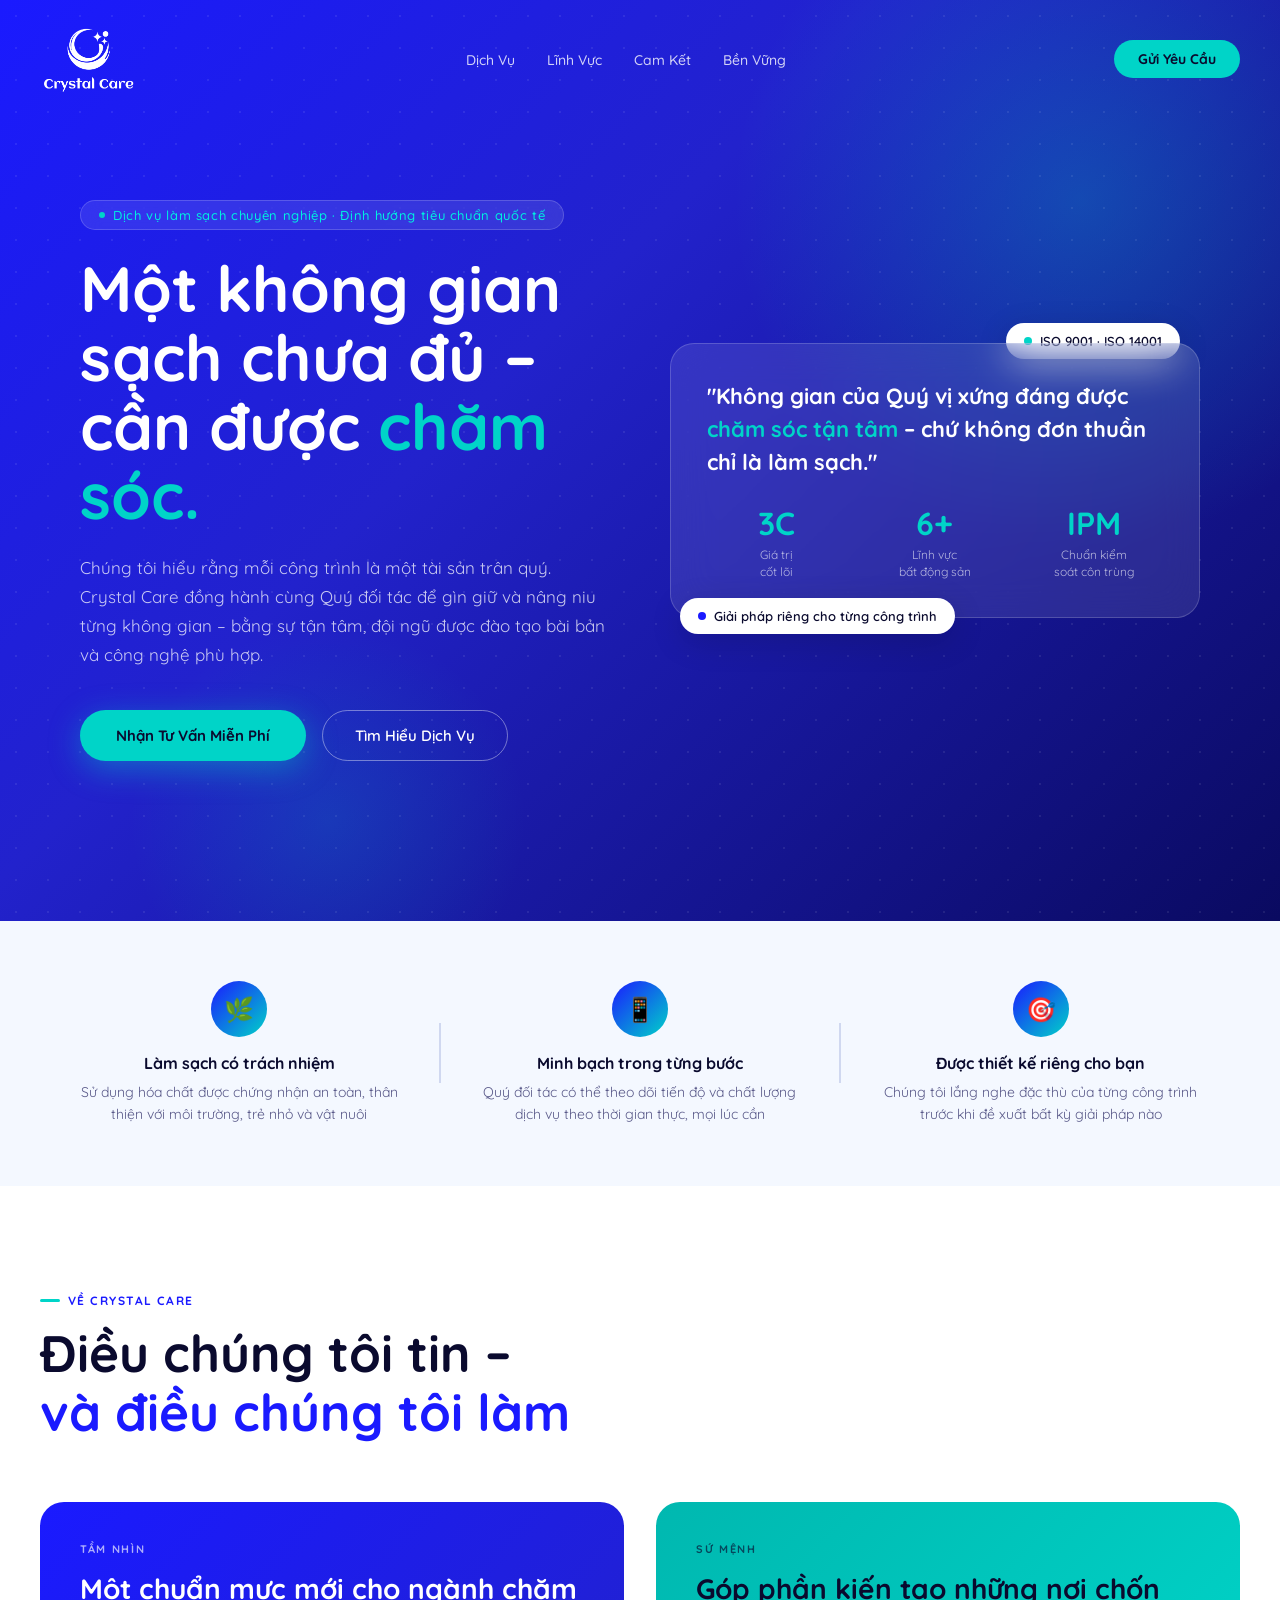
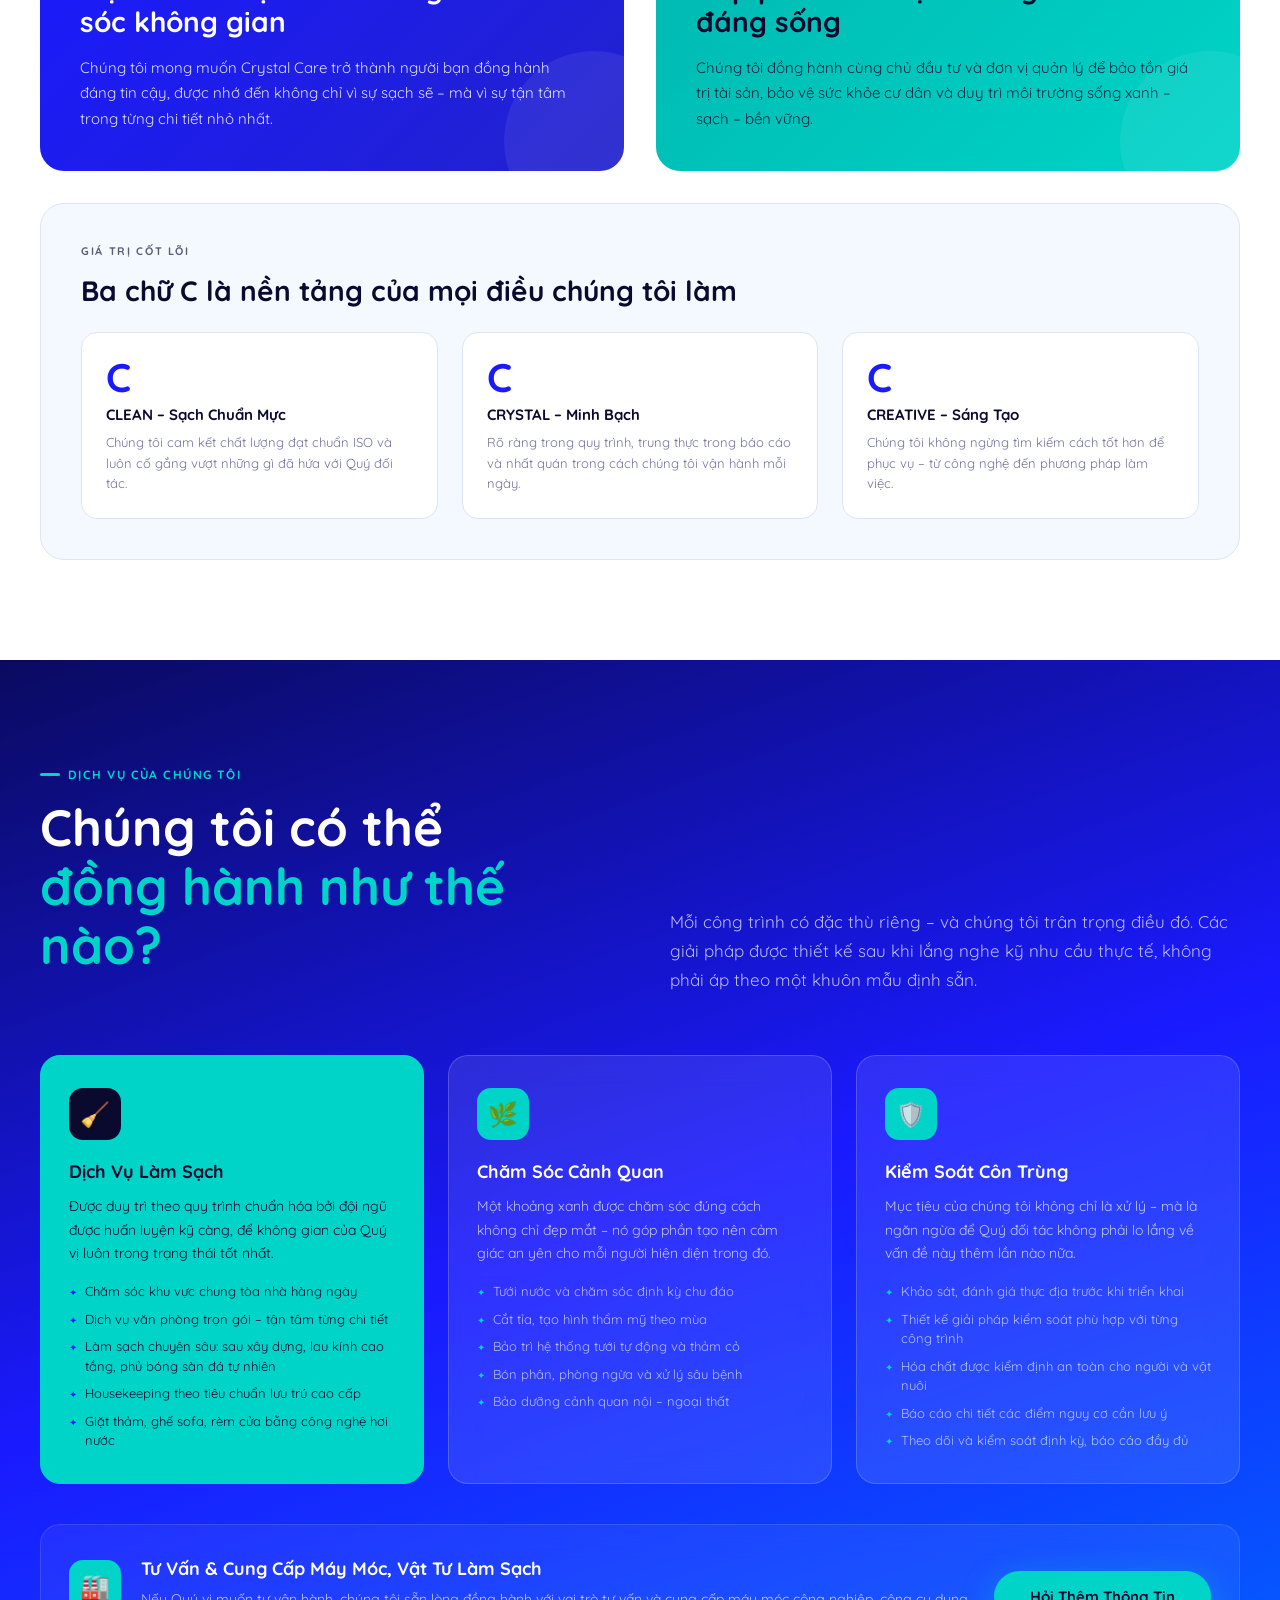
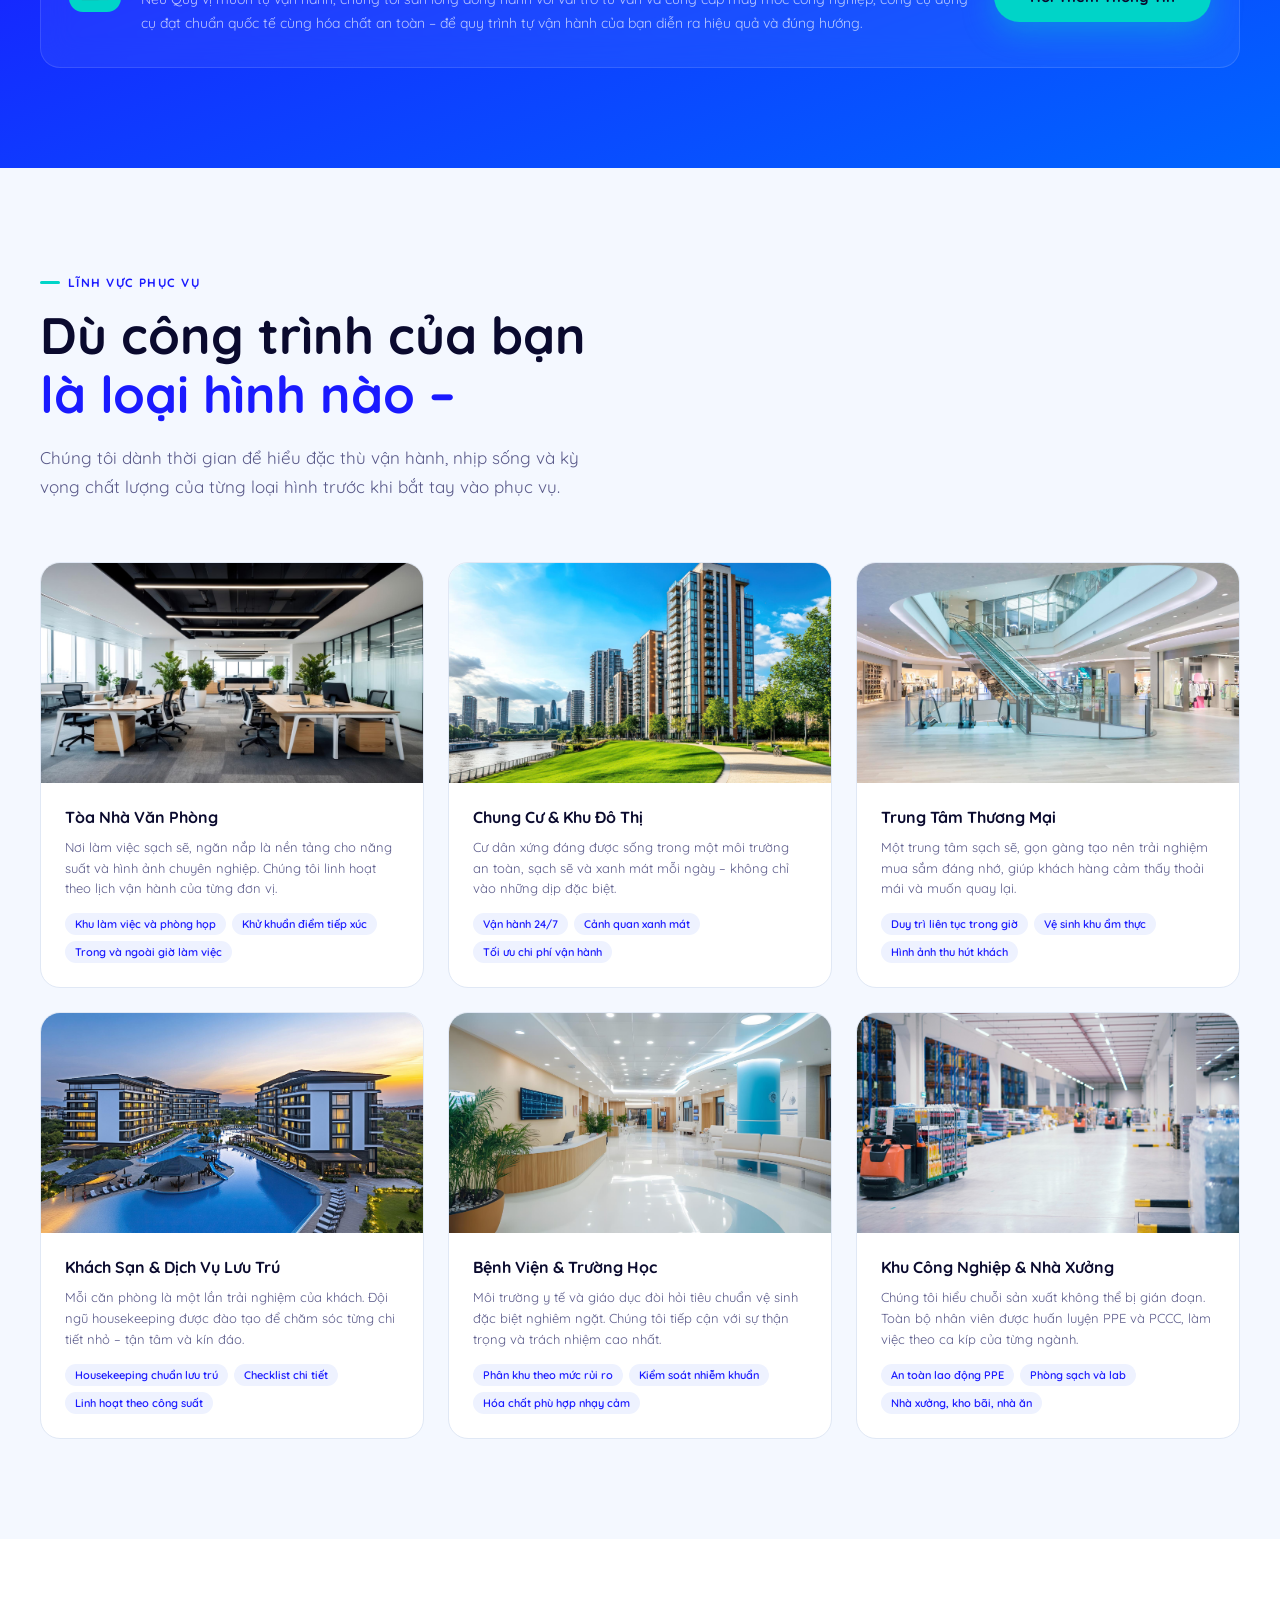
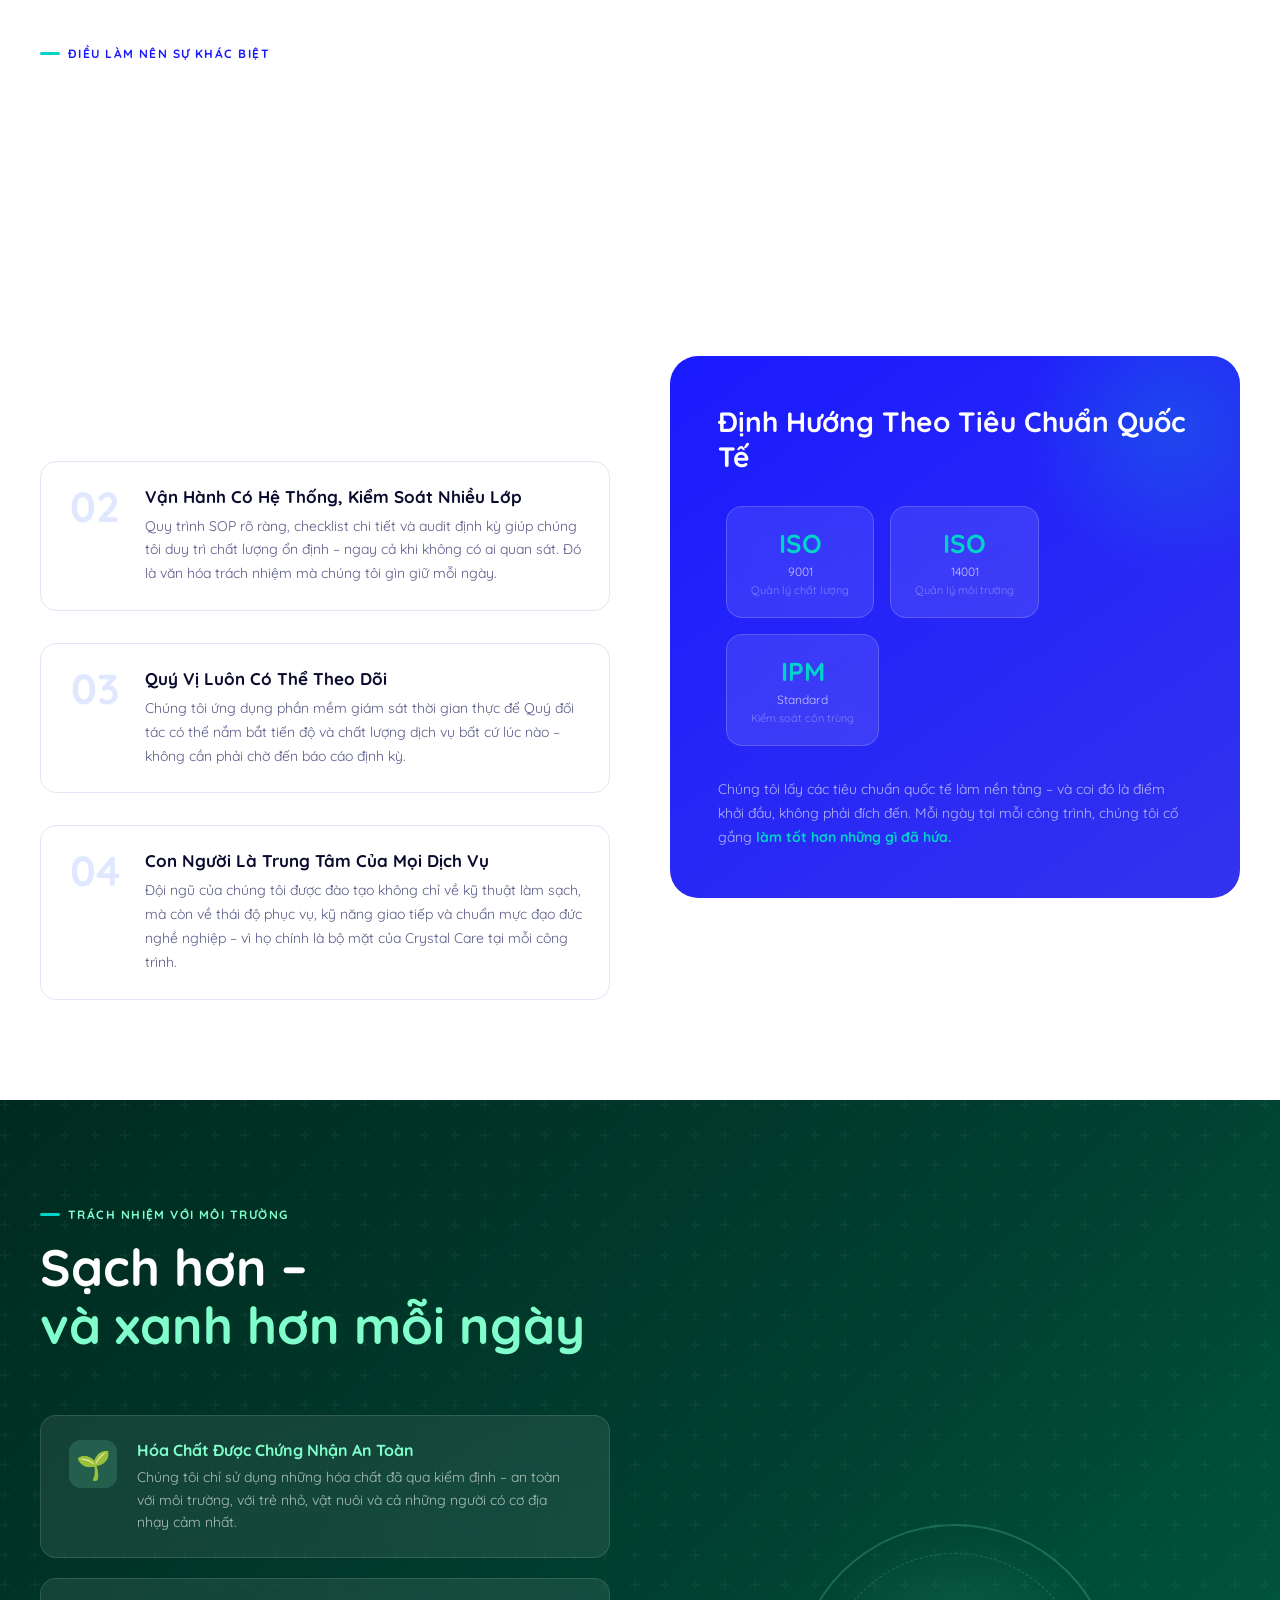
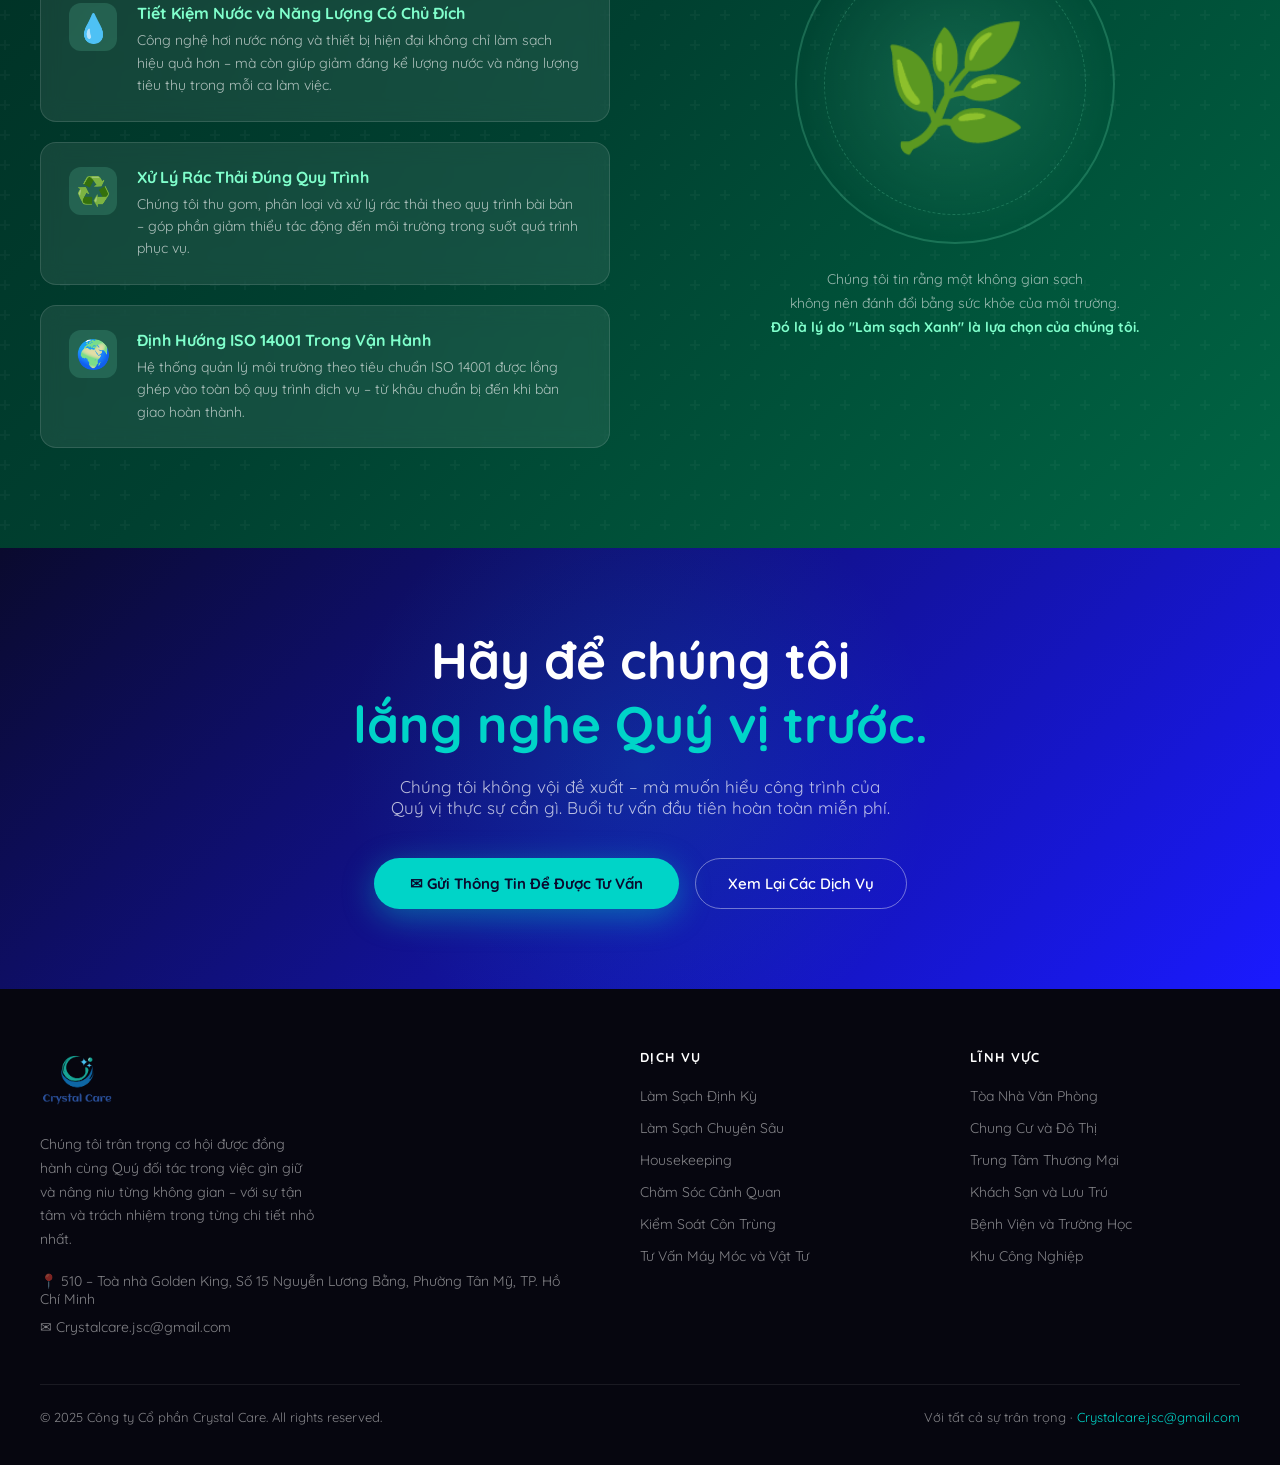
==== commit b4d61d28: "update" ====
--- a/crystal-care-landing (1).html
+++ b/crystal-care-landing (1).html
@@ -15,8 +15,8 @@
   <!-- NAV -->
   <nav id="navbar">
     <a href="#" class="nav-logo">
-      <img src="images/logo-white.png" alt="Crystal Care Logo" class="logo-w" style="height: 48px; width: auto;">
-      <img src="images/logo-color.png" alt="Crystal Care Logo" class="logo-c" style="height: 48px; width: auto;">
+      <img src="images/logo-white.png" alt="Crystal Care Logo" class="logo-w" style="height: 78px; width: auto;">
+      <img src="images/logo-color.png" alt="Crystal Care Logo" class="logo-c" style="height: 78px; width: auto;">
     </a>
     <ul class="nav-links">
       <li><a href="#services">Dịch Vụ</a></li>
@@ -224,8 +224,9 @@
       <div class="seg-grid">
         <div class="seg-card reveal" style="transition-delay:0s">
           <div class="seg-thumb">
-          <img src="images/29639.jpg" alt="Tòa Nhà Văn Phòng" style="width: 100%; height: 100%; object-fit: cover; display: block;">
-        </div>
+            <img src="images/29639.jpg" alt="Tòa Nhà Văn Phòng"
+              style="width: 100%; height: 100%; object-fit: cover; display: block;">
+          </div>
           <div class="seg-body">
             <h3>Tòa Nhà Văn Phòng</h3>
             <p>Nơi làm việc sạch sẽ, ngăn nắp là nền tảng cho năng suất và hình ảnh chuyên nghiệp. Chúng tôi linh hoạt
@@ -239,8 +240,9 @@
         </div>
         <div class="seg-card reveal" style="transition-delay:0.05s">
           <div class="seg-thumb">
-          <img src="images/4767.jpg" alt="Chung Cư & Khu Đô Thị" style="width: 100%; height: 100%; object-fit: cover; display: block;">
-        </div>
+            <img src="images/4767.jpg" alt="Chung Cư & Khu Đô Thị"
+              style="width: 100%; height: 100%; object-fit: cover; display: block;">
+          </div>
           <div class="seg-body">
             <h3>Chung Cư & Khu Đô Thị</h3>
             <p>Cư dân xứng đáng được sống trong một môi trường an toàn, sạch sẽ và xanh mát mỗi ngày – không chỉ vào
@@ -254,8 +256,9 @@
         </div>
         <div class="seg-card reveal" style="transition-delay:0.1s">
           <div class="seg-thumb">
-          <img src="images/11553.jpg" alt="Trung Tâm Thương Mại" style="width: 100%; height: 100%; object-fit: cover; display: block;">
-        </div>
+            <img src="images/11553.jpg" alt="Trung Tâm Thương Mại"
+              style="width: 100%; height: 100%; object-fit: cover; display: block;">
+          </div>
           <div class="seg-body">
             <h3>Trung Tâm Thương Mại</h3>
             <p>Một trung tâm sạch sẽ, gọn gàng tạo nên trải nghiệm mua sắm đáng nhớ, giúp khách hàng cảm thấy thoải mái
@@ -269,8 +272,9 @@
         </div>
         <div class="seg-card reveal" style="transition-delay:0.15s">
           <div class="seg-thumb">
-          <img src="images/19260.jpg" alt="Khách Sạn & Dịch Vụ Lưu Trú" style="width: 100%; height: 100%; object-fit: cover; display: block;">
-        </div>
+            <img src="images/19260.jpg" alt="Khách Sạn & Dịch Vụ Lưu Trú"
+              style="width: 100%; height: 100%; object-fit: cover; display: block;">
+          </div>
           <div class="seg-body">
             <h3>Khách Sạn & Dịch Vụ Lưu Trú</h3>
             <p>Mỗi căn phòng là một lần trải nghiệm của khách. Đội ngũ housekeeping được đào tạo để chăm sóc từng chi
@@ -284,8 +288,9 @@
         </div>
         <div class="seg-card reveal" style="transition-delay:0.2s">
           <div class="seg-thumb">
-          <img src="images/3017.jpg" alt="Bệnh Viện & Trường Học" style="width: 100%; height: 100%; object-fit: cover; display: block;">
-        </div>
+            <img src="images/3017.jpg" alt="Bệnh Viện & Trường Học"
+              style="width: 100%; height: 100%; object-fit: cover; display: block;">
+          </div>
           <div class="seg-body">
             <h3>Bệnh Viện & Trường Học</h3>
             <p>Môi trường y tế và giáo dục đòi hỏi tiêu chuẩn vệ sinh đặc biệt nghiêm ngặt. Chúng tôi tiếp cận với sự
@@ -299,8 +304,9 @@
         </div>
         <div class="seg-card reveal" style="transition-delay:0.25s">
           <div class="seg-thumb">
-          <img src="images/1498.jpg" alt="Khu Công Nghiệp & Nhà Xưởng" style="width: 100%; height: 100%; object-fit: cover; display: block;">
-        </div>
+            <img src="images/1498.jpg" alt="Khu Công Nghiệp & Nhà Xưởng"
+              style="width: 100%; height: 100%; object-fit: cover; display: block;">
+          </div>
           <div class="seg-body">
             <h3>Khu Công Nghiệp & Nhà Xưởng</h3>
             <p>Chúng tôi hiểu chuỗi sản xuất không thể bị gián đoạn. Toàn bộ nhân viên được huấn luyện PPE và PCCC, làm
